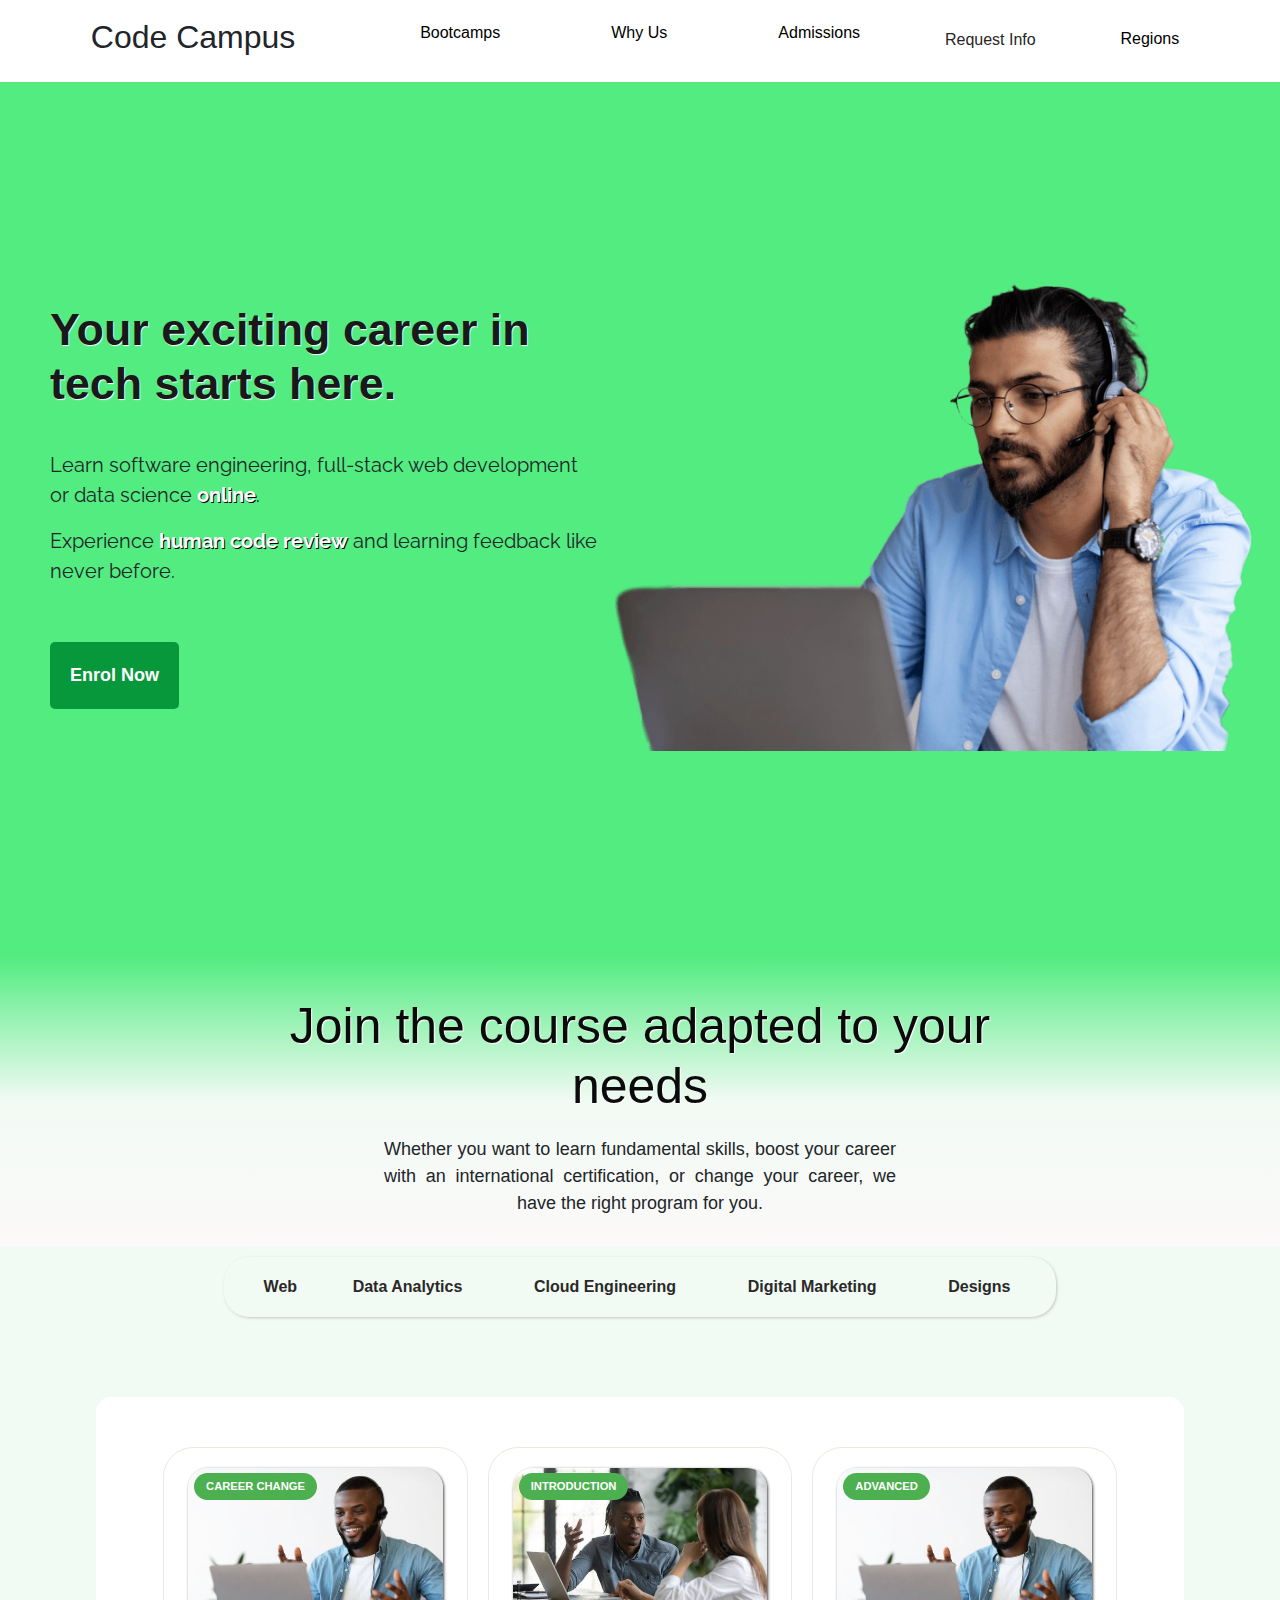
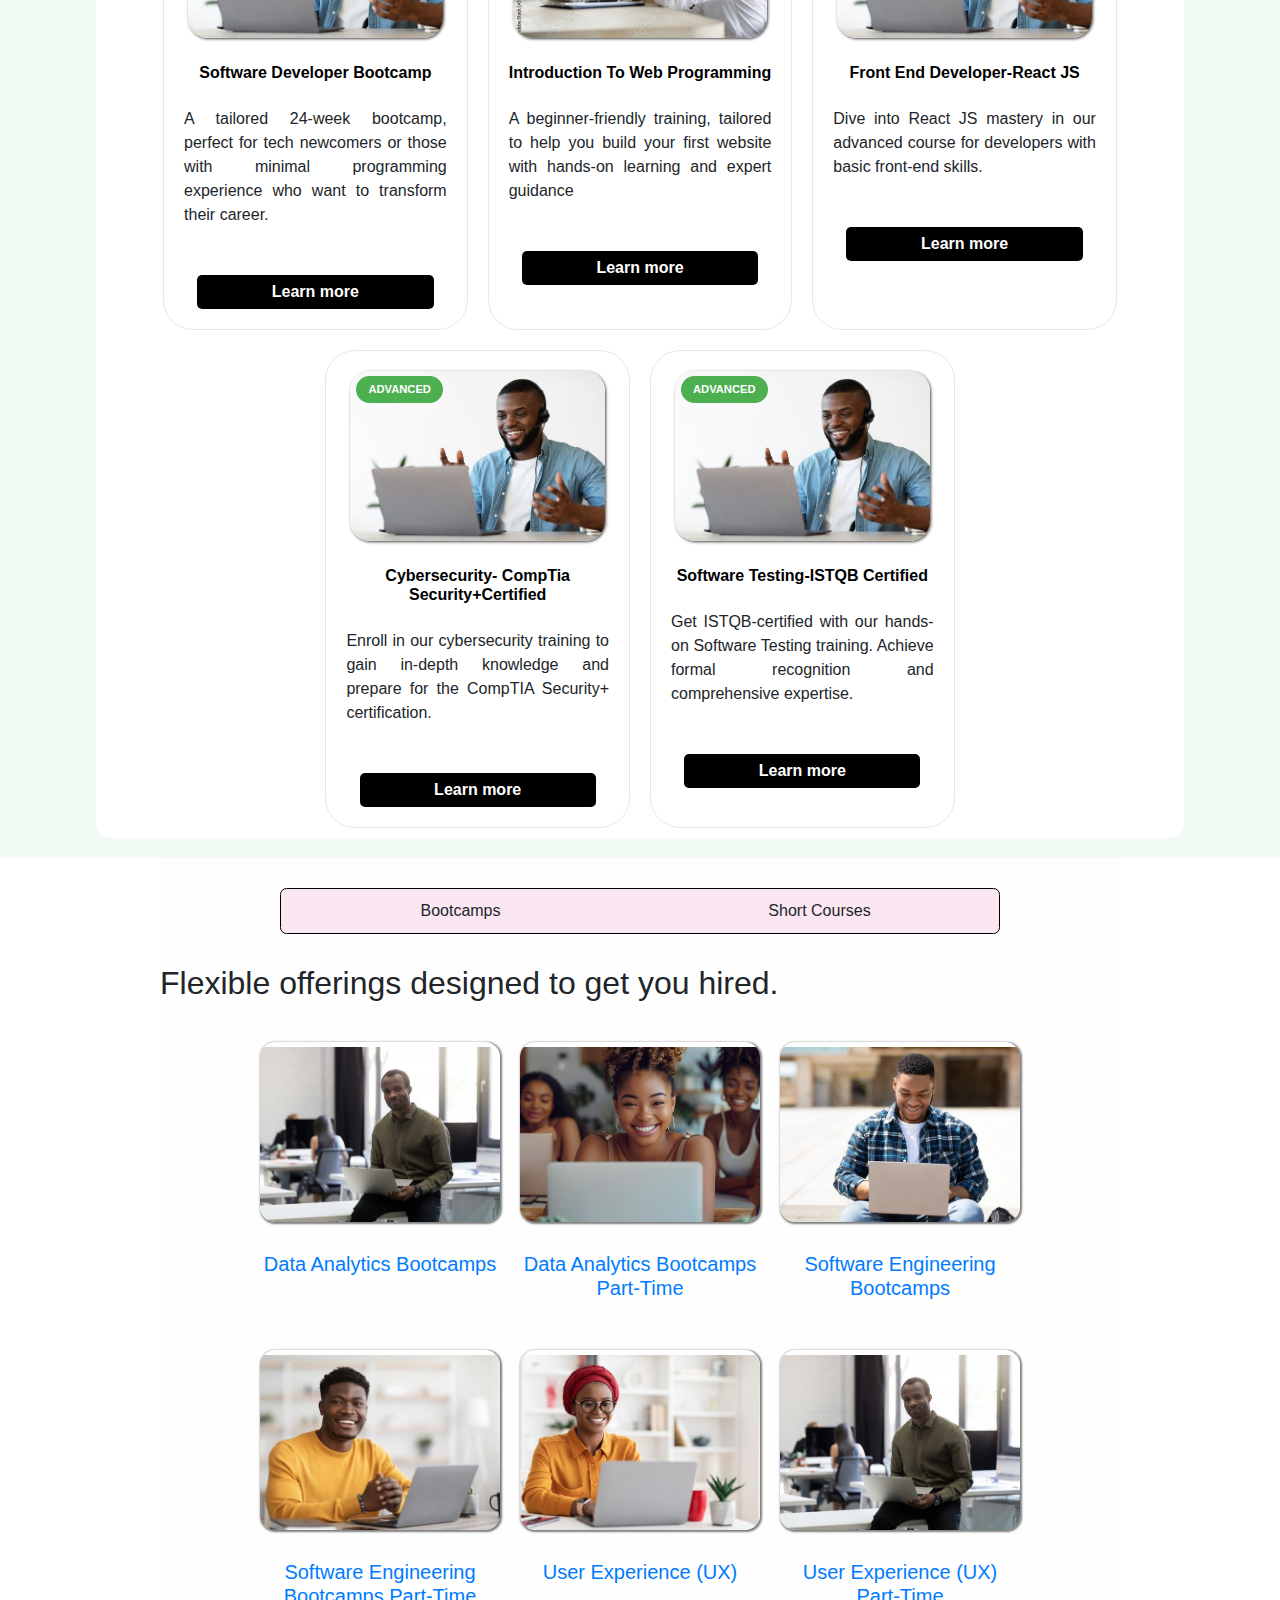
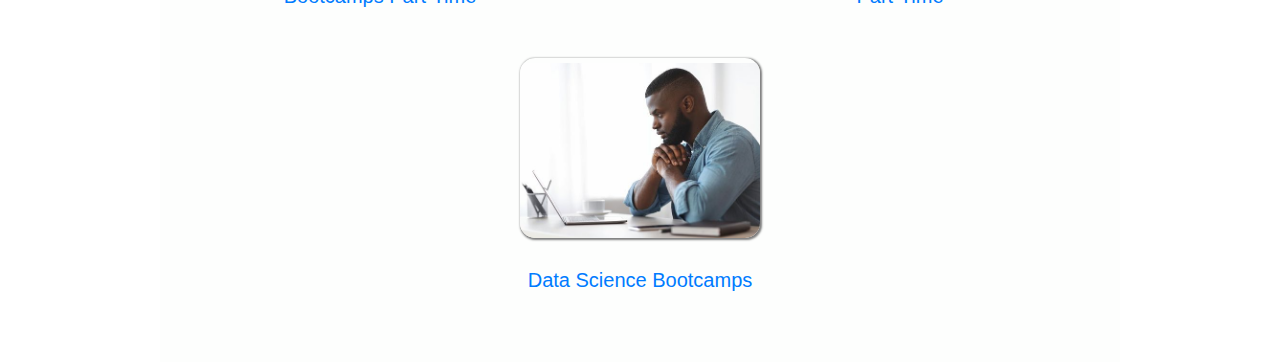
==== index.html @ 78d78344 "Upload project to Github" ====
<!DOCTYPE html>
<html lang="en">
<head>
    <meta charset="UTF-8">
    <meta name="viewport" content="width=device-width, initial-scale=1.0">
    <title>Code Campus</title>
    <link rel="stylesheet" href="https://cdnjs.cloudflare.com/ajax/libs/font-awesome/6.6.0/css/all.min.css" integrity="sha512-Kc323vGBEqzTmouAECnVceyQqyqdsSiqLQISBL29aUW4U/M7pSPA/gEUZQqv1cwx4OnYxTxve5UMg5GT6L4JJg==" crossorigin="anonymous" referrerpolicy="no-referrer" />
    <link href="https://stackpath.bootstrapcdn.com/bootstrap/4.5.2/css/bootstrap.min.css" rel="stylesheet">
    <link rel="preconnect" href="https://fonts.googleapis.com">
    <link rel="preconnect" href="https://fonts.gstatic.com" crossorigin>
    <link href="https://fonts.googleapis.com/css2?family=Raleway:ital,wght@0,100..900;1,100..900&display=swap" rel="stylesheet">

    <link rel="stylesheet" href="./style/Style.css">
    <style>
        body {
            padding-top: 56px; /* Space for fixed navbar */
        }
        .dropdown:hover .dropdown-menu {
            display: block;
        }
        .dropdown-menu {
            margin-top: 0; /* Align dropdown with the parent */
        }
        .navbar-nav {
            margin-left: auto; /* Align dropdowns to the right */
        }
    </style>
</head>
<body>



    <nav class="navbar">
            <h2>Code Campus</h2>
            <ul class="dropdown">
                <li class="drop-items">
                    <a href="#">Bootcamps</a>
                    <div class="drop-content">
                        <a href="">Software Engineering</a>
                        <a href="#">Cybersecurity</a>
                        <a href="#">Cloud Engineering</a>
                        <a href="#">Data Analytics</a>
                        <a href="#">Digital Marketing</a>
                    </div>
                </li>

                <li class="drop-items">
                    <a href="">Why Us</a>

                    <div class="drop-content">
                        <a href="#">About CodeCampus</a>
                        <a href="#">Success Stories</a>
                        <a href="#">Our Tutors</a>
                    </div>
                </li>

                <li class="drop-items">
                    <a href="#">Admissions</a>
                    <div class="drop-content">
                        <a href="#">How to Apply</a>
                        <a href="#">Tuition</a>
                        <a href="#">Scholarships</a>
                    </div>
                </li>
            </ul>
            <div class="request "><a href="#">Request Info</a></div>
            <div class="location drop-items">
                <a href="#">Regions</a>
                <div class="location-items drop-content">
                    <a href="#">Abuja</a>
                    <a href="#">Lagos</a>
                    <a href="#">New York</a>
                    <a href="#">Uk</a>
                    <a href="#">London</a>
                </div>
            </div>

    </nav>

    <div class="hero">
        <div class="hero-text">
            <h1>Your exciting career in tech starts here.</h1>
            <p>Learn software engineering, full-stack web development or data science <strong>online</strong>.</p>
            <p>Experience <strong> human code review</strong> and learning feedback like never before. </p>
            <div class="cta">
                <button>Enrol Now</button>
            </div>

        </div>
        <img src="./image/learning-hero.png" alt="">
    </div>

    <div class="our-service">
        <div class="service-header">
            <h2>Join the course adapted to your needs </h2>

            <p>Whether you want to learn fundamental skills, boost your career with an international certification, or change your career, we have the right program for you.</p>
        </div>
            <div class="service-nav">
                <div class="active"   onclick="web1()"><i class="fa-solid fa-code" ></i>Web</div>
                <div class="nav-link" onclick ="web2()"><i class="fa-solid fa-database"></i>Data Analytics</div>
                <div class="nav-link" onclick ="web3()"><i class="fa-solid fa-cloud"></i>Cloud Engineering</div>
                <div class="nav-link" onclick ="web4()"><i class="fa-solid fa-database"></i>Digital Marketing</div>
                <div class="nav-link" onclick ="we5()"><i class="fa-solid fa-pen-nib"></i>Designs</div>
            </div>
            <div class="course-card">
                <div class="web active" id="web1">
                    <div class="course-item" >

                        <img src="./image/img2.jpg" alt="">
                        <div class="button-overlay">Career Change</div>
                        <h2><a href="">Software Developer Bootcamp</a></h2>
                        <p>A tailored 24-week bootcamp, perfect for tech newcomers or those with minimal programming experience who want to transform their career.</p>
                        <button>Learn more</button>
                    </div>
                    <div class="course-item">
                        <img src="./image/img5.jpg" alt="">
                        <div class="button-overlay">Introduction</div>
                        <h2><a href="">Introduction To Web Programming</a></h2>
                        <p>A beginner-friendly training, tailored to help you build your first website with hands-on learning and expert guidance</p>
                        <button>Learn more</button>
                    </div>
                    <div class="course-item">
                        <img src="./image/img2.jpg" alt="">
                        <div class="button-overlay">advanced </div>
                        <h2><a href="">Front End Developer-React JS</a></h2>
                        <p>Dive into React JS mastery in our advanced course for developers with basic front-end skills.</p>
                        <button>Learn more</button>
                    </div>

                    <div class="course-item">
                        <img src="./image/img2.jpg" alt="">
                        <div class="button-overlay">advanced </div>
                        <h2><a href="">Cybersecurity- CompTia Security+Certified</a></h2>
                        <p>Enroll in our cybersecurity training to gain in-depth knowledge and prepare for the CompTIA Security+ certification.</p>
                        <button>Learn more</button>
                    </div>
                    <div class="course-item">
                        <img src="./image/img2.jpg" alt="">
                        <div class="button-overlay">advanced</div>
                        <h2><a href="">Software Testing-ISTQB Certified</a></h2>
                        <p>Get ISTQB-certified with our hands-on Software Testing training. Achieve formal recognition and comprehensive expertise.</p>
                        <button>Learn more</button>
                    </div>
                </div>
                <div class="web" id="web2">
                    <div class="course-item">

                        <img src="./image/img2.jpg" alt="">
                        <div class="button-overlay">Career change </div>
                        <h2><a href="">Data Scientist Bootcamps</a></h2>
                        <p>A tailored 24-week bootcamp, perfect for tech newcomers or those with minimal programming experience who want to transform their career.</p>
                        <button>Learn more</button>
                    </div>
                    <div class="course-item">
                        <img src="./image/img2.jpg" alt="">
                        <div class="button-overlay">Introduction </div>
                        <h2><a href="">Introduction To Python</a></h2>
                        <p>A tailored 24-week bootcamp, perfect for tech newcomers or those with minimal programming experience who want to transform their career.</p>
                        <button>Learn more</button>
                    </div>
                    <div class="course-item">
                        <img src="./image/img5.jpg" alt="">
                        <div class="button-overlay">advanced </div>
                        <h2><a href="">Data Analytics-Microsoft Power Bi Certified</a></h2>
                        <p>Excel in data analytics with our Power BI Data Analyst training, ideal for professionals seeking Microsoft Power BI certification.</p>
                        <button>Learn more</button>
                    </div>
                    <div class="course-item">
                        <img src="./image/img2.jpg" alt="">
                        <div class="button-overlay">Introduction </div>
                        <h2><a href="">Generative Ai Courses</a></h2>
                        <p>Learn generative AI for your life or business. In 3 months, get hands-on with AI tools and practical applications.</p>

                        <button>Learn more </button>
                    </div>
                </div>
                <div class="web" id="web3">
                    <div class="course-item">
                        <img src="./image/img2.jpg" alt="">
                        <div class="button-overlay">Introduction </div>
                        <h2><a href="">Introduction To Social Media</a></h2>
                        <p>Start your digital marketing journey with our social media course. Gain essential skills through hands-on learning and guidance from instructors.</p>
                        <button>Learn more</button>
                    </div>
                    <div class="course-item">
                        <img src="./image/img2.jpg" alt="">
                        <div class="button-overlay">advanced </div>
                        <h2><a href="">Performance Marketing-Meta Certified</a></h2>
                        <p>Elevate your Meta platform marketing with our certified course. Learn effective strategies for measurable results.</p>
                        <button>Learn more</button>
                    </div>
                
                </div>
                <div class="web" id="web4">
                    <div class="course-item">

                        <img src="./image/img2.jpg" alt="">
                        <div class="button-overlay">advanced </div>
                        <h2><a href="">UI/UX Designs</a></h2>
                        <p>Deepen your UX and UI skills with our advanced training. Elevate your proficiency for seamless digital experiences!</p>
                        <button>Learn more</button>
                    </div>
                    <div class="course-item">
                        <img src="./image/img2.jpg" alt="">
                        <div class="button-overlay">advanced </div>
                        <h2><a href="">Graphic Designs - Adobe Certified</a></h2>
                        <p>A tailored 24-week bootcamp, perfect for tech newcomers or those with minimal programming experience who want to transform their career.</p>
                        <button>Learn more</button>
                    </div>
                
                </div>
                <div class="web" id="web5">
                    <div class="course-item">

                        <img src="./image/img2.jpg" alt="">
                        <div class="button-overlay">advanced </div>
                        <h2><a href="">UI/UX Designs</a></h2>
                        <p>Deepen your UX and UI skills with our advanced training. Elevate your proficiency for seamless digital experiences!</p>
                        <button>Learn more</button>
                    </div>
                    <div class="course-item">
                        <img src="./image/img2.jpg" alt="">
                        <div class="button-overlay">advanced </div>
                        <h2><a href="">Graphic Designs - Adobe Certified</a></h2>
                        <p>A tailored 24-week bootcamp, perfect for tech newcomers or those with minimal programming experience who want to transform their career.</p>
                        <button>Learn more</button>
                    </div>
                
                </div>
            
            </div>
    </div>



    <div class="course-timing">
        <ul class="timing">
            <li onclick="bootCamps()">Bootcamps</li> 
            <li onclick="shortCourse()">Short Courses</li>
            
        </ul>
        <h2>Flexible offerings designed to get you hired.</h2>


                                    <!-- ShortCourse -->


        <div class="course-display" id="bootCamps">

            <div class="course-period">
                <img src="./image/img3.jpg" alt="">
                
                <h2><a href="">Data Analytics Bootcamps</a></h2>
                
            </div>
            <div class="course-period">
                <img src="./image/course7.jpg" alt="">
                
                <h2><a href="">Data Analytics Bootcamps Part-Time</a></h2>

                
            </div>
            <div class="course-period">
                <img src="./image/course2.jpg" alt="">
                
                <h2><a href="">Software Engineering Bootcamps</a></h2>
                
            </div>
            <div class="course-period ">
                <img src="./image/course3.jpg" alt="">
                
                <h2><a href="">Software Engineering Bootcamps Part-Time</h2>
                
            </div>
            <div class="course-period">
                <img src="./image/course4.jpg" alt="">
                
                <h2><a href="">User Experience (UX)</a></h2>
                
            </div>
            <div class="course-period">
                <img src="./image/img3.jpg" alt="">
                
                <h2><a href="">User Experience (UX) Part-Time</a></h2>
                
            </div>
            <div class="course-period">
                <img src="./image/course5.jpg" alt="">
                
                <h2><a href="">Data Science Bootcamps</a></h2>
                
            </div>
        </div>

                                        <!-- ShortCourse -->
                                        
        <div class="course-display" id="short-course">
            <div class="course-period">
                <img src="./image/course1.jpg" alt="">
                
                <h2><a href="">Data Analytics</a></h2>
                
            </div>
            <div class="course-period">
                <img src="./image/course7.jpg" alt="">
                
                <h2><a href="">Front-End Web development</a></h2>

                
            </div>
            <div class="course-period">
                <img src="./image/course2.jpg" alt="">
                
                <h2><a href="">Javascript development</a></h2>
                
            </div>
            <div class="course-period">
                <img src="./image/course3.jpg" alt="">
                
                <h2><a href="">Python Programming</h2>
                
            </div>
            <div class="course-period">
                <img src="./image/course4.jpg" alt="">
                
                <h2><a href="">React development</a></h2>
                
            </div>
            <div class="course-period">
                <img src="./image/course5.jpg" alt="">
                
                <h2><a href="">User Experience (UX) </a></h2>
                
            </div>
            <div class="course-period">
                <img src="./image/course5.jpg" alt="">
                
                <h2><a href="">Data Science Bootcamps</a></h2>
                
            </div>
        </div>
    </div>

<script src="./script/script.js"></script>
</body>
</html>
---- style/Style.css ----
body {
     margin: 0;
     font-family: Arial, sans-serif;
 }

 nav {
     background-color: #ffffff;
     /* overflow: hidden; */
     position: fixed;
     width: 100%;
     top: 0;
     display: flex;
     justify-content: space-between;
     align-items: center;
     z-index: 1;
 }



 .navbar {
     display: flex;
     justify-content: space-evenly;
     align-items: center;
     position: fixed;
     top: 0;
 }

 .drop-items {
     position: relative;
     float: left;
 }

 .dropdown {
     display: flex;
     justify-content: space-between;
     flex: 0 0 500px;
     color: white;
 }

 .dropdown li {
     list-style-type: none;
     padding: 0;
 }

 .drop-content {
     display: none;
     position: absolute;
     background-color: #f9f9f9;
     min-width: 173px;
     float: left;
     box-shadow: 0px 8px 16px 0px rgba(44, 44, 44, 0.2);
     z-index: 2;
     border-bottom-left-radius: 8px;
     border-bottom-right-radius: 8px;
 }

 .drop-items:hover .drop-content {
     display: block;
     padding: 0;
 }

 .drop-content a,
 .drop-items a {
     float: none;
     display: block;
     color: black;
     padding: 1px 10px;
     text-decoration: none;
     /* text-align: left; */
     padding-block: 13px;
 }



 .drop-content a:hover {
     border-bottom: 0.6px solid rgba(44, 44, 44, 0.4);
     border-bottom-left-radius: 6px;
     border-bottom-right-radius: 6px;
     background-color: #ffffff;
     font-weight: 500;
     color: rgb(43, 42, 42);
 }

 .location{
    display: flex;
    align-items: center;
}
 .location a{
     text-decoration: none;
     margin-bottom: 5px;
 }

 .request{
    /* padding: 3px; */
    border-radius: 4px;
    -webkit-border-radius: 4px;
    -moz-border-radius: 4px;
    -ms-border-radius: 4px;
    -o-border-radius: 4px;
    display: flex;
    align-items: center;
}
.request a{
    text-decoration: none;
    margin-bottom: 2px;
    display: block ;
    color: rgb(39, 38, 38);
    font-weight: 500;
 }

 .request:hover a{
    color: black;
    padding: 3px;
 }
 .hero {
     display: flex;
     justify-content: space-around;
     align-items: center;
     height: 100vh;
     background-color: #52ec81;
 }


 .hero-text {
     width: 50%;
     margin-left: 50px;
 }

 .hero-text h1 {
     font-size: 2.8rem;
     font-weight: 800;
     color: rgb(26, 25, 25);
     /* color: white; */
     margin-bottom: 40px;
     text-shadow: 0.8px 0.8px 1px #fff;

 }

 .hero-text p {
     font-size: 20px;
     font-family: raleway;
     margin-top: 10px;
     /* color: white; */
 }

 strong{
    color: white;
    text-shadow: 0.5px 0.5px 0.5px rgb(0, 0, 0);
 }

 .hero img {
     width: 53%;
     /* margin-right: -3px; */
 }

 .cta button {
     padding: 20px 20px;
     background-color: rgb(7, 152, 60);
     color: white;
     border-radius: 5px;
     font-size: 18px;
     font-weight: 600;
     border: none;
     -webkit-border-radius: 5px;
     -moz-border-radius: 5px;
     -ms-border-radius: 5px;
     -o-border-radius: 5px;
     display: inline-block;
     margin-top: 40px;
 }

 .cta button:hover {
     background-color: rgb(16, 171, 73);
     color: rgb(32, 30, 30);
     font-size: 19px;
 }

 /* the service section */

 .our-service {
     background-color: #f2faf4;
     padding: 0;
 }

 .service-header {
     background-image: linear-gradient(to bottom, #52ec81, #F2FAF4, #fbf9f9);
     padding-top: 40px;
     padding-bottom: 10px;
 }

 .service-header h2 {
     width: 60%;
     margin: auto;
     text-align: center;
     color: #0b0b0b;
     font-size: 50px;
     text-shadow: 1px 1px 1px #fff;
 }

 .service-header p {
     width: 40%;
     margin: 20px auto;
     text-align: justify;
     text-align-last: center;
     font-size: 18px;
 }



 .service-nav {
     width: 65%;
     height: 60px;
     background-color: #F2FAF4;
     display: flex;
     justify-content: space-evenly;
     align-items: center;
     border-top-left-radius: 25px;
     border-bottom-left-radius: 25px;
     border-top-right-radius: 25px;
     border-bottom-right-radius: 25px;
     margin: 10px auto;
     box-shadow: 1px 1px 4px -2px rgba(0, 0, 0, 0.5);
     cursor: pointer;
 }

 .service-nav div {
     color: rgb(42, 41, 41);
     font-weight: 600;

 } 

 .service-nav div:hover,
 div i:hover {
     color: rgb(42, 41, 41);
     font-weight: 600;
     color: #11ad40;
     padding: 7px 9px;
     border-radius: 5px;
     -webkit-border-radius: 5px;
     -moz-border-radius: 5px;
     -ms-border-radius: 5px;
     -o-border-radius: 5px;
     background-color: rgb(255, 255, 255);
 }



 .service-nav a.active {
     color: rgb(42, 41, 41);
     font-weight: 600;
     background-color: #aaf9c2;
     padding: 7px 9px;
     border-radius: 5px;
     -webkit-border-radius: 5px;
     -moz-border-radius: 5px;
     -ms-border-radius: 5px;
     -o-border-radius: 5px;
 }

 div i {
     margin: 5px;
 }

 a i:hover {
     color: #8dd3a2;
 }

 .course-card {
     display: flex;
     justify-content: space-evenly;
     flex-wrap: wrap;
     padding-top: 30px;
     margin-top: 30px;
 }


 [class^="web"] {
     display: flex;
     justify-content: center;
     flex-wrap: wrap;
     margin-block: 30px;
     width: 85%;
     margin: 20px auto;
     padding-top: 40px;
     background-color: #FFFFFF;
     border-radius: 15px;
     -webkit-border-radius: 15px;
     -moz-border-radius: 15px;
     -ms-border-radius: 15px;
     -o-border-radius: 15px;
 }

 .web {
     cursor: pointer;
     display: none;
 }

 #web1 {
     display: flex;
 }

 [class^="course-item"] {
     width: 28%;
     border: 1px solid #e9e9df;
     margin: 10px;
     border-radius: 30px;
     padding: 20px;
     text-align: center;
     box-sizing: border-box;
     transition: transform 2s;
     -webkit-transition: transform 2s;
     -moz-transition: transform 2s;
     -ms-transition: transform 2s;
     -o-transition: transform 2s;
     position: relative;
 }

 .course-item:hover {
     transform: scale(1.03);
     -webkit-transform: scale(1.03);
     -moz-transform: scale(1.03);
     -ms-transform: scale(1.03);
     -o-transform: scale(1.03);
 }

 .course-item img {
     width: 97%;
     object-fit: contain;
     border-radius: 20px;
     -webkit-border-radius: 20px;
     -moz-border-radius: 20px;
     -ms-border-radius: 20px;
     -o-border-radius: 20px;
     box-shadow: 1px 1px 3px 0 rgb(72, 72, 72);
 }

 .course-item h2 a {
     color: black;
     text-decoration: none;
 }

 .course-item h2 a:hover {
     color: green;
 }

 .button-overlay {
     position: absolute;
     top: 25px;
     left: 30px;
     background-color: #4CAF50;
     /* Green button */
     color: white;
     padding: 5px 12px;
     font-size: 0.7rem;
     border-radius: 20px;
     font-weight: bold;
     text-transform: uppercase;
 }

 .course-item h2 {
     font-size: 16px;
     margin-block: 25px;
     font-weight: 600;
 }

 .course-item p {
     text-align: justify;
     margin-bottom: 3rem;
 }

 .course-item button {
     width: 90%;
     padding: 5px 15px;
     border: none;
     border-radius: 5px;
     -webkit-border-radius: 5px;
     -moz-border-radius: 5px;
     -ms-border-radius: 5px;
     -o-border-radius: 5px;
     background-color: black;
     color: white;
     font-weight: 600;
 }

 /* Course timing */


 .course-timing {
     padding-block: 30px;
     width: 75%;
     margin: auto;
     background-color: #FDFEFD;
 }

 .timing {
     display: flex;
     list-style-type: none;
     width: 75%;
     border: 1px solid black;
     margin: auto;
     padding: 0;
     background-color: #fae7f1;
     border-radius: 6.5px;
     -webkit-border-radius: 6.5px;
     -moz-border-radius: 6.5px;
     -ms-border-radius: 6.5px;
     -o-border-radius: 6.5px;
}

 .timing li {
     flex: 50%;
     text-align: center;
     padding-block: 10px;
 }

 .timing li:hover {
     background-color: green;
     color: white;
     border: 2px solid black;
     border-width: 0.62px 2px;
     border-radius: 6px;
     cursor: pointer;
     -webkit-border-radius: 6px;
     -moz-border-radius: 6px;
     -ms-border-radius: 6px;
     -o-border-radius: 6px;
}

 .timing+h2 {
     margin-block: 30px;
 }

 .course-display {
     display: flex;
     justify-content: center;
     flex-wrap: wrap;
 }

 .course-period {
     flex: 0 0 25%;
     margin: 10px;

 }

 .course-period h2 a {
     text-decoration: none;
 }

 .course-period img {
     width: 100%;
     max-width: 100%;
     border-radius: 15px;
     -webkit-border-radius: 15px;
     -moz-border-radius: 15px;
     -ms-border-radius: 15px;
     -o-border-radius: 15px;
     height: 180px;
     object-fit: cover;
     object-position: 100% 5px;
     box-shadow: 1px 1px 2px 0.2px rgba(0, 0, 0, 0.5);
     transition: transform 2s;
     -webkit-transition: transform 2s;
     -moz-transition: transform 2s;
     -ms-transition: transform 2s;
     -o-transition: transform 2s;
 }


 .course-period img:hover {
     transform: scale(1.06);
     -webkit-transform: scale(1.06);
     -moz-transform: scale(1.06);
     -ms-transform: scale(1.06);
     -o-transform: scale(1.06);
 }

 .course-period h2 {
     font-size: 20px;
     margin-block: 30px;
     text-align: center;
 }

 #short-course {
     display: none;
 }
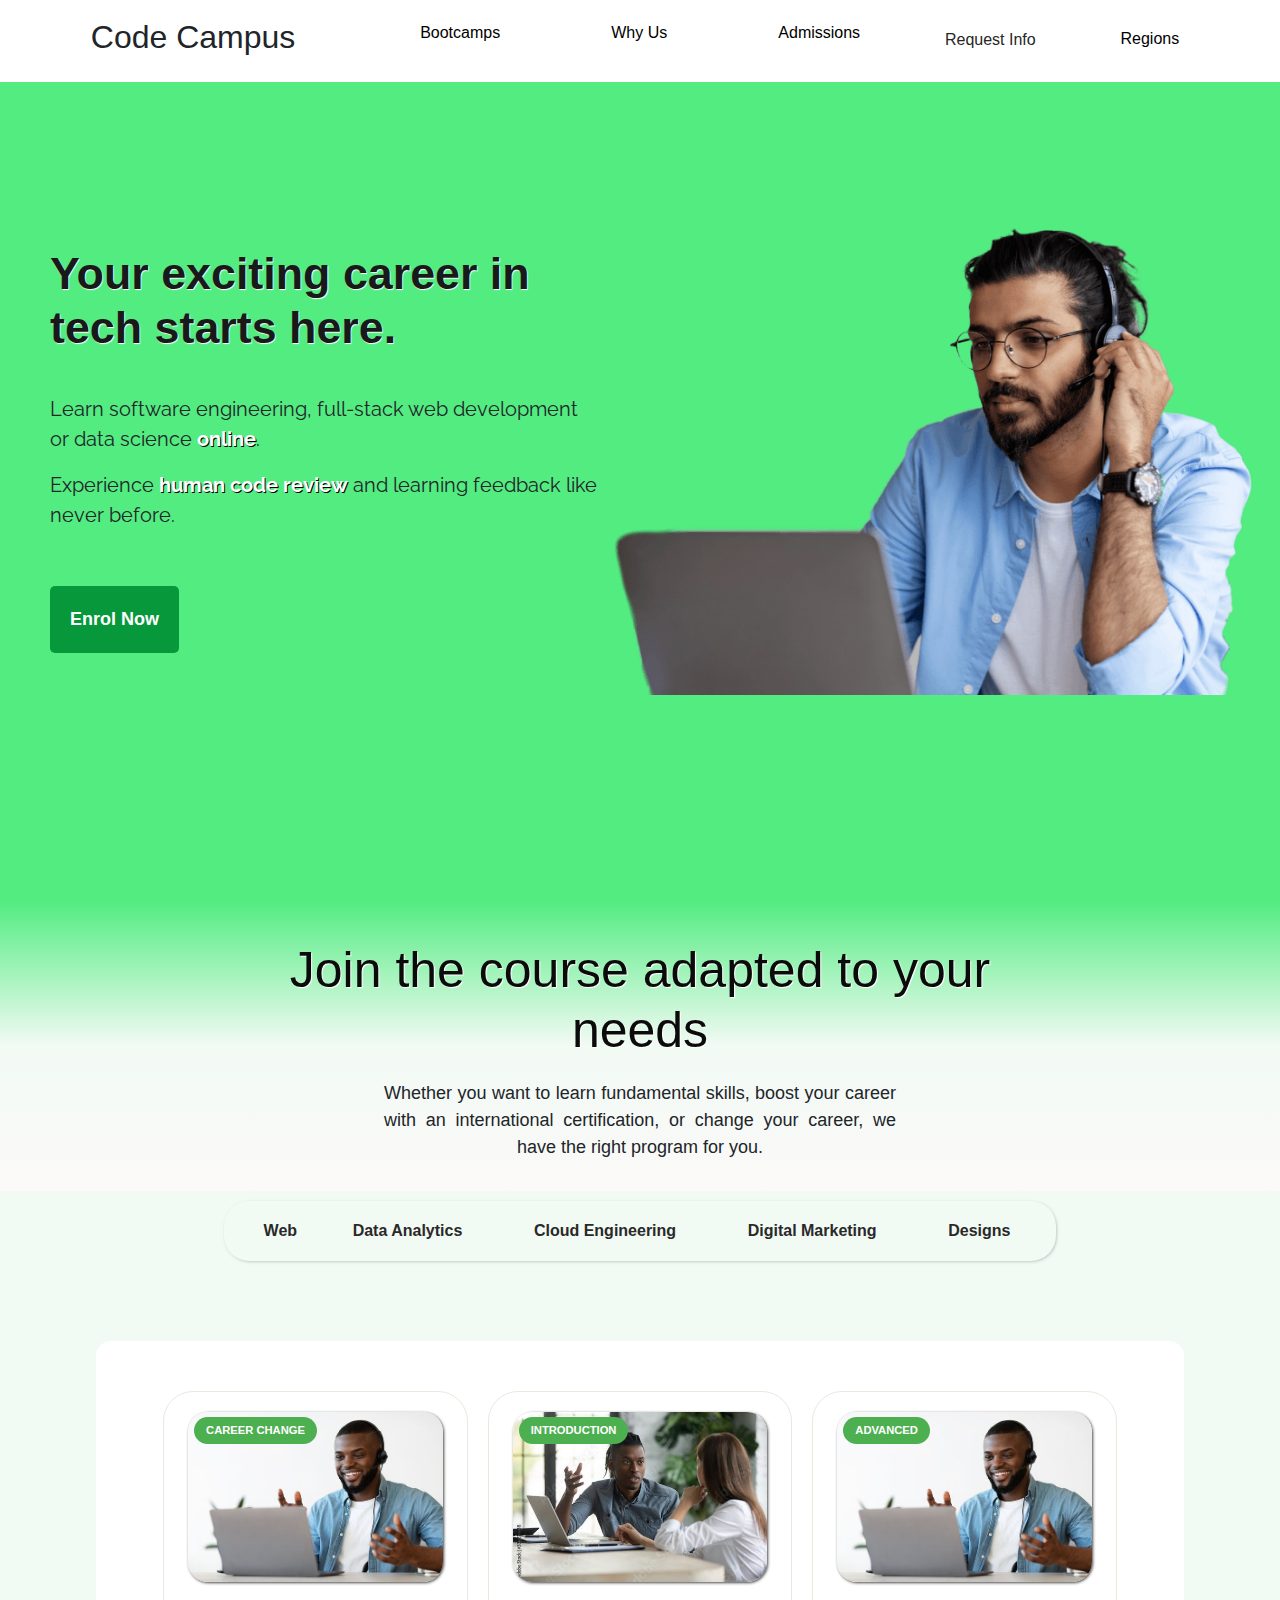
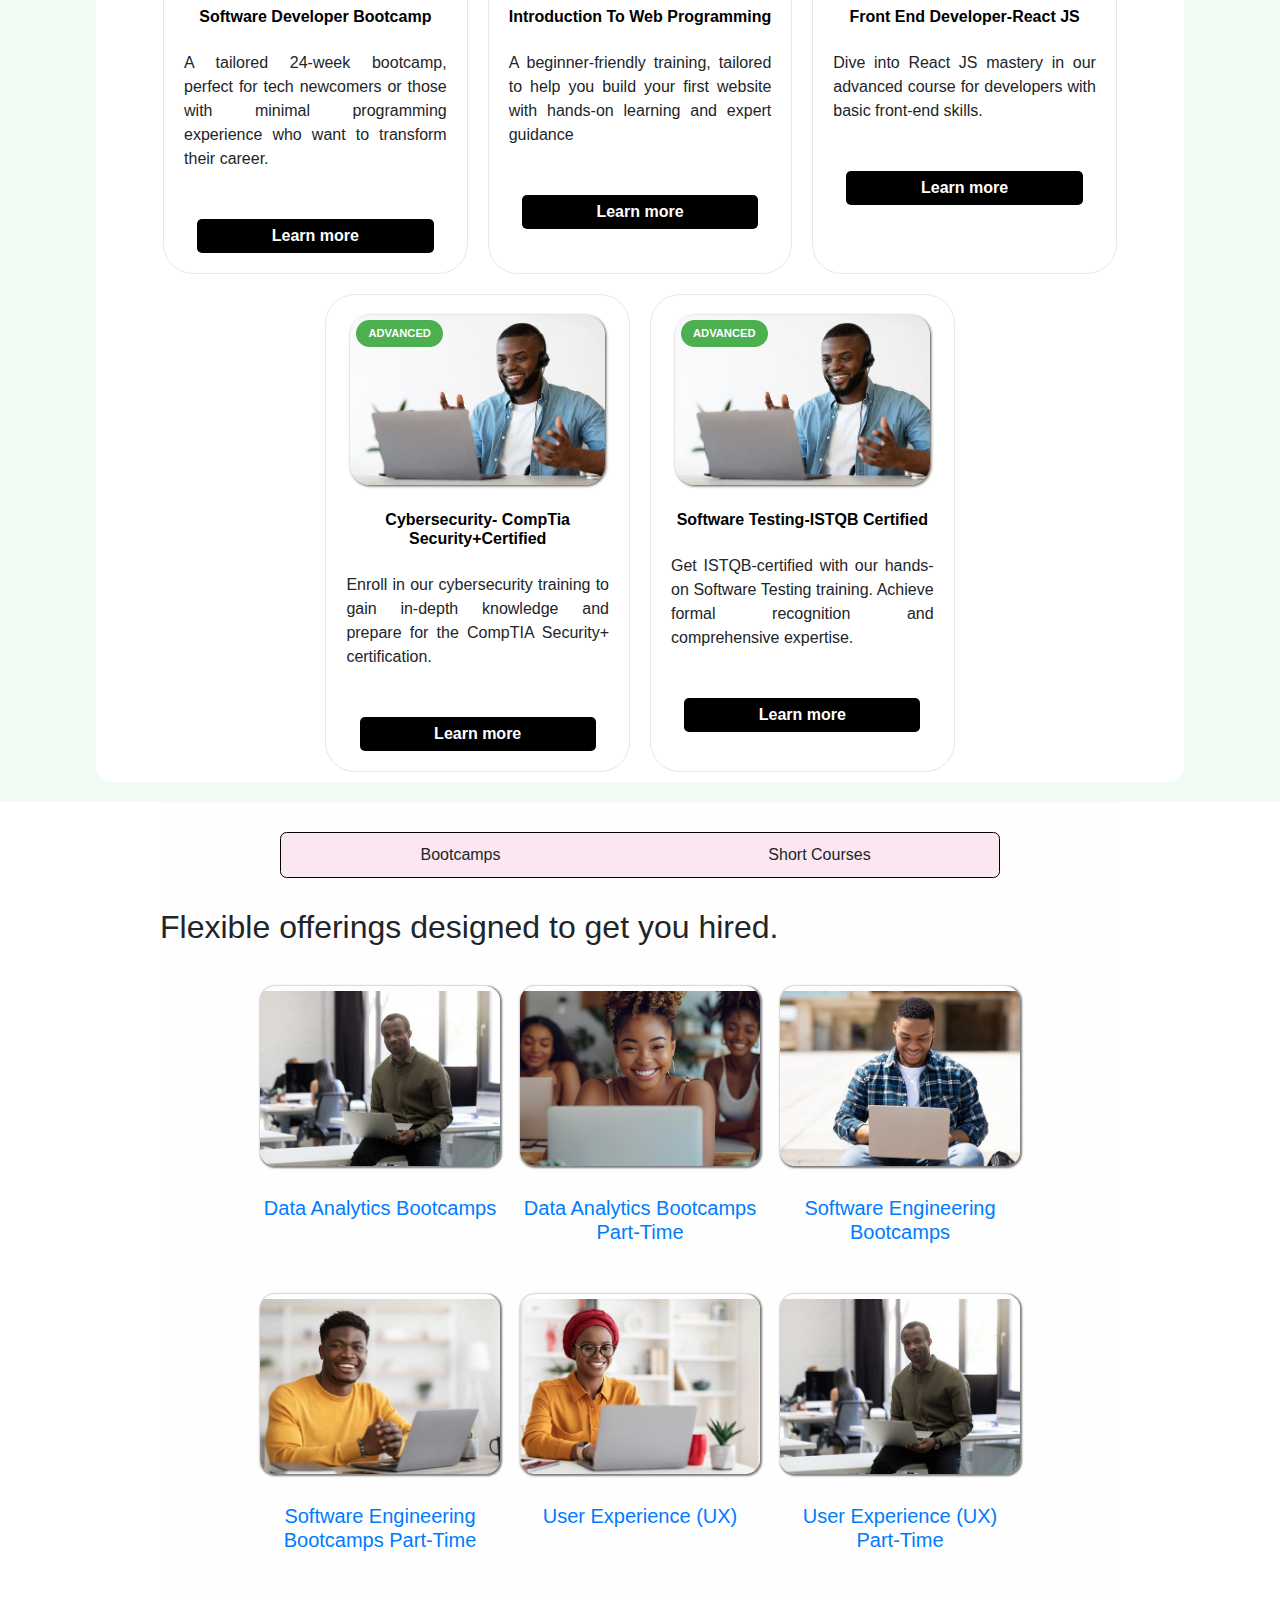
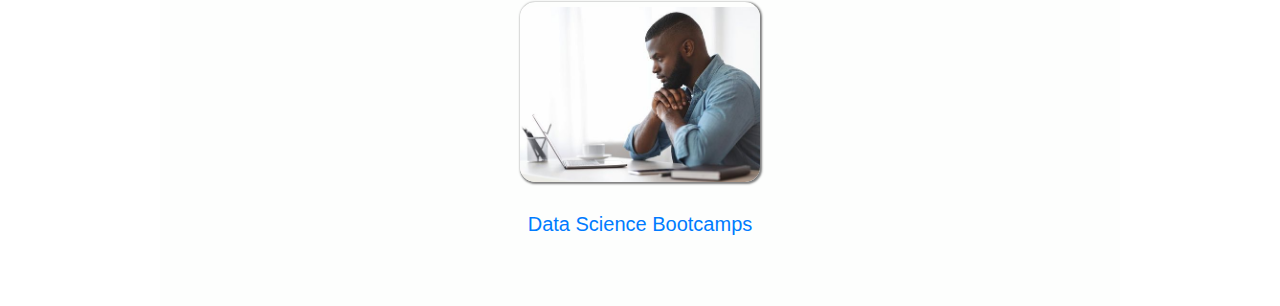
==== commit 8e57e9d2: "Update index.html" ====
--- a/index.html
+++ b/index.html
@@ -11,20 +11,7 @@
     <link href="https://fonts.googleapis.com/css2?family=Raleway:ital,wght@0,100..900;1,100..900&display=swap" rel="stylesheet">
 
     <link rel="stylesheet" href="./style/Style.css">
-    <style>
-        body {
-            padding-top: 56px; /* Space for fixed navbar */
-        }
-        .dropdown:hover .dropdown-menu {
-            display: block;
-        }
-        .dropdown-menu {
-            margin-top: 0; /* Align dropdown with the parent */
-        }
-        .navbar-nav {
-            margin-left: auto; /* Align dropdowns to the right */
-        }
-    </style>
+  
 </head>
 <body>
 
@@ -38,9 +25,7 @@
                     <div class="drop-content">
                         <a href="">Software Engineering</a>
                         <a href="#">Cybersecurity</a>
-                        <a href="#">Cloud Engineering</a>
-                        <a href="#">Data Analytics</a>
-                        <a href="#">Digital Marketing</a>
+                       
                     </div>
                 </li>
 
@@ -48,7 +33,7 @@
                     <a href="">Why Us</a>
 
                     <div class="drop-content">
-                        <a href="#">About CodeCampus</a>
+                        <a href="#">About </a>
                         <a href="#">Success Stories</a>
                         <a href="#">Our Tutors</a>
                     </div>
@@ -344,4 +329,4 @@
 
 <script src="./script/script.js"></script>
 </body>
-</html>+</html>
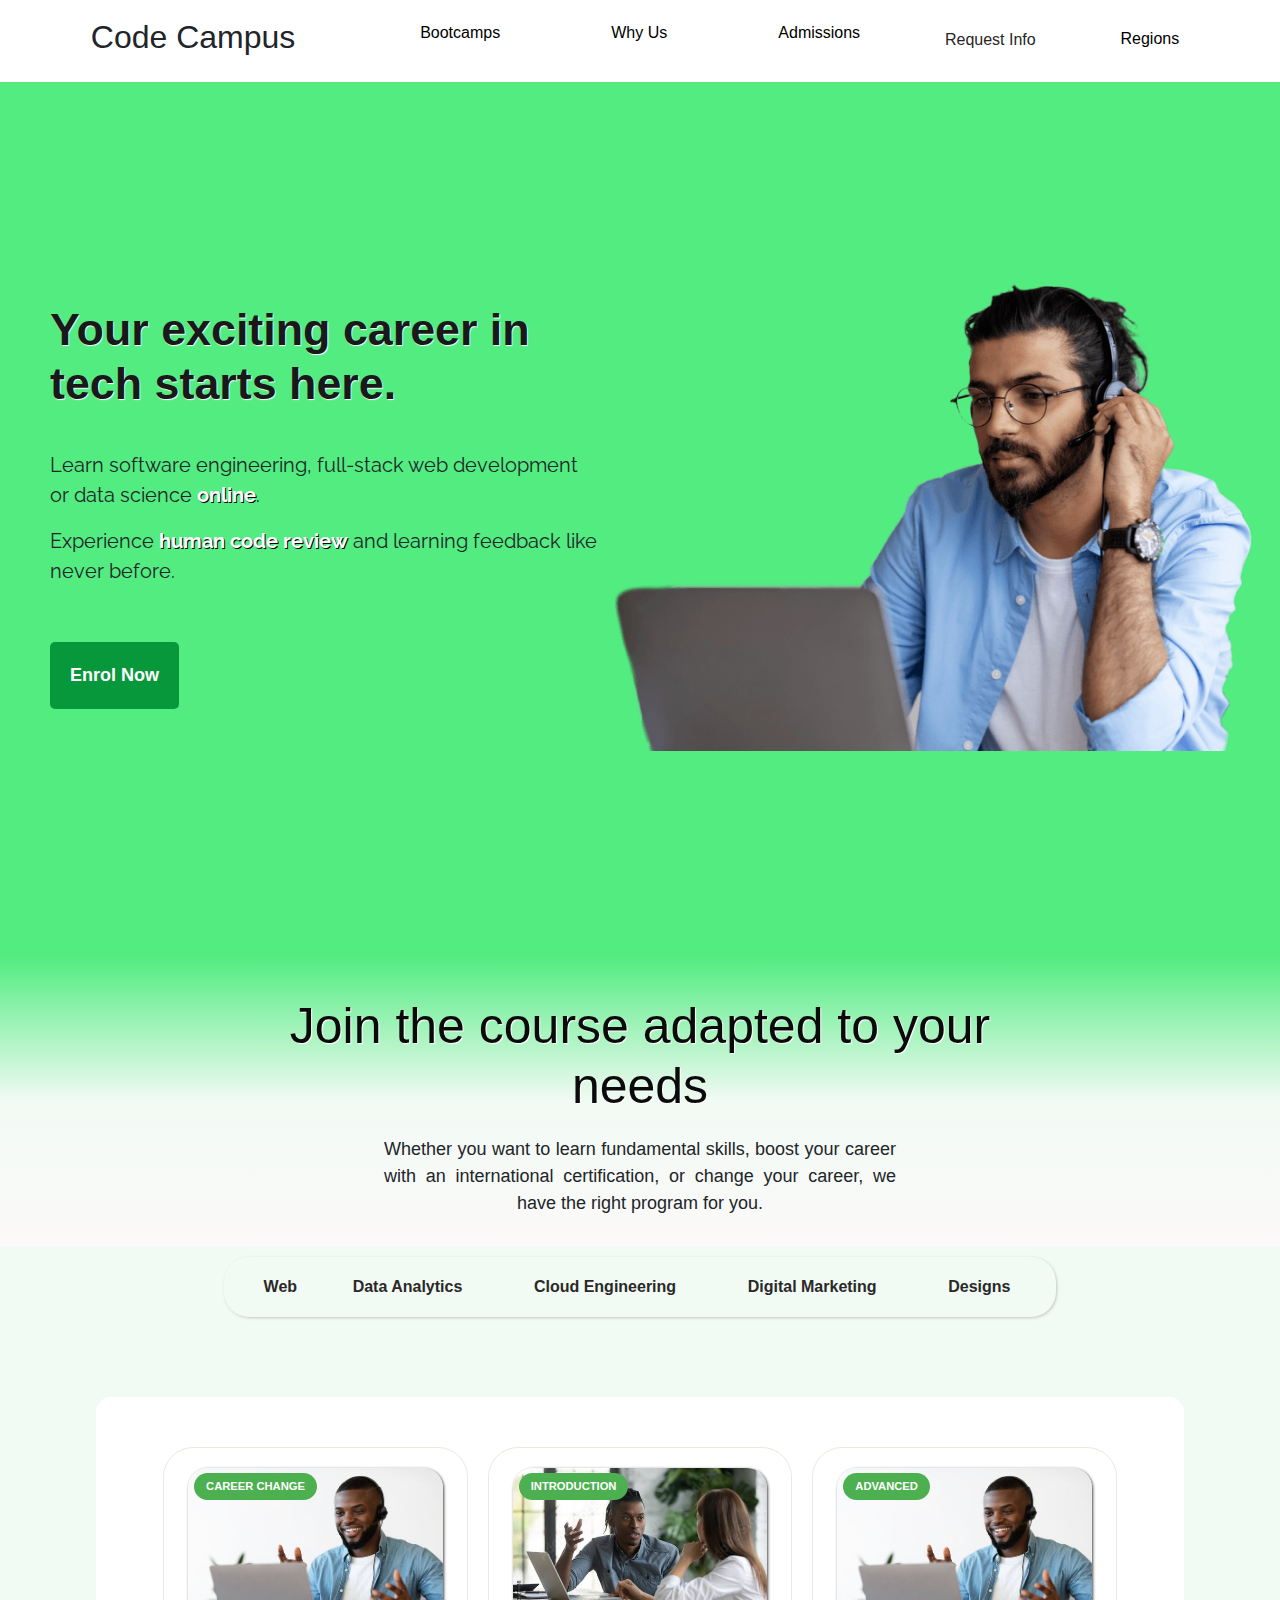
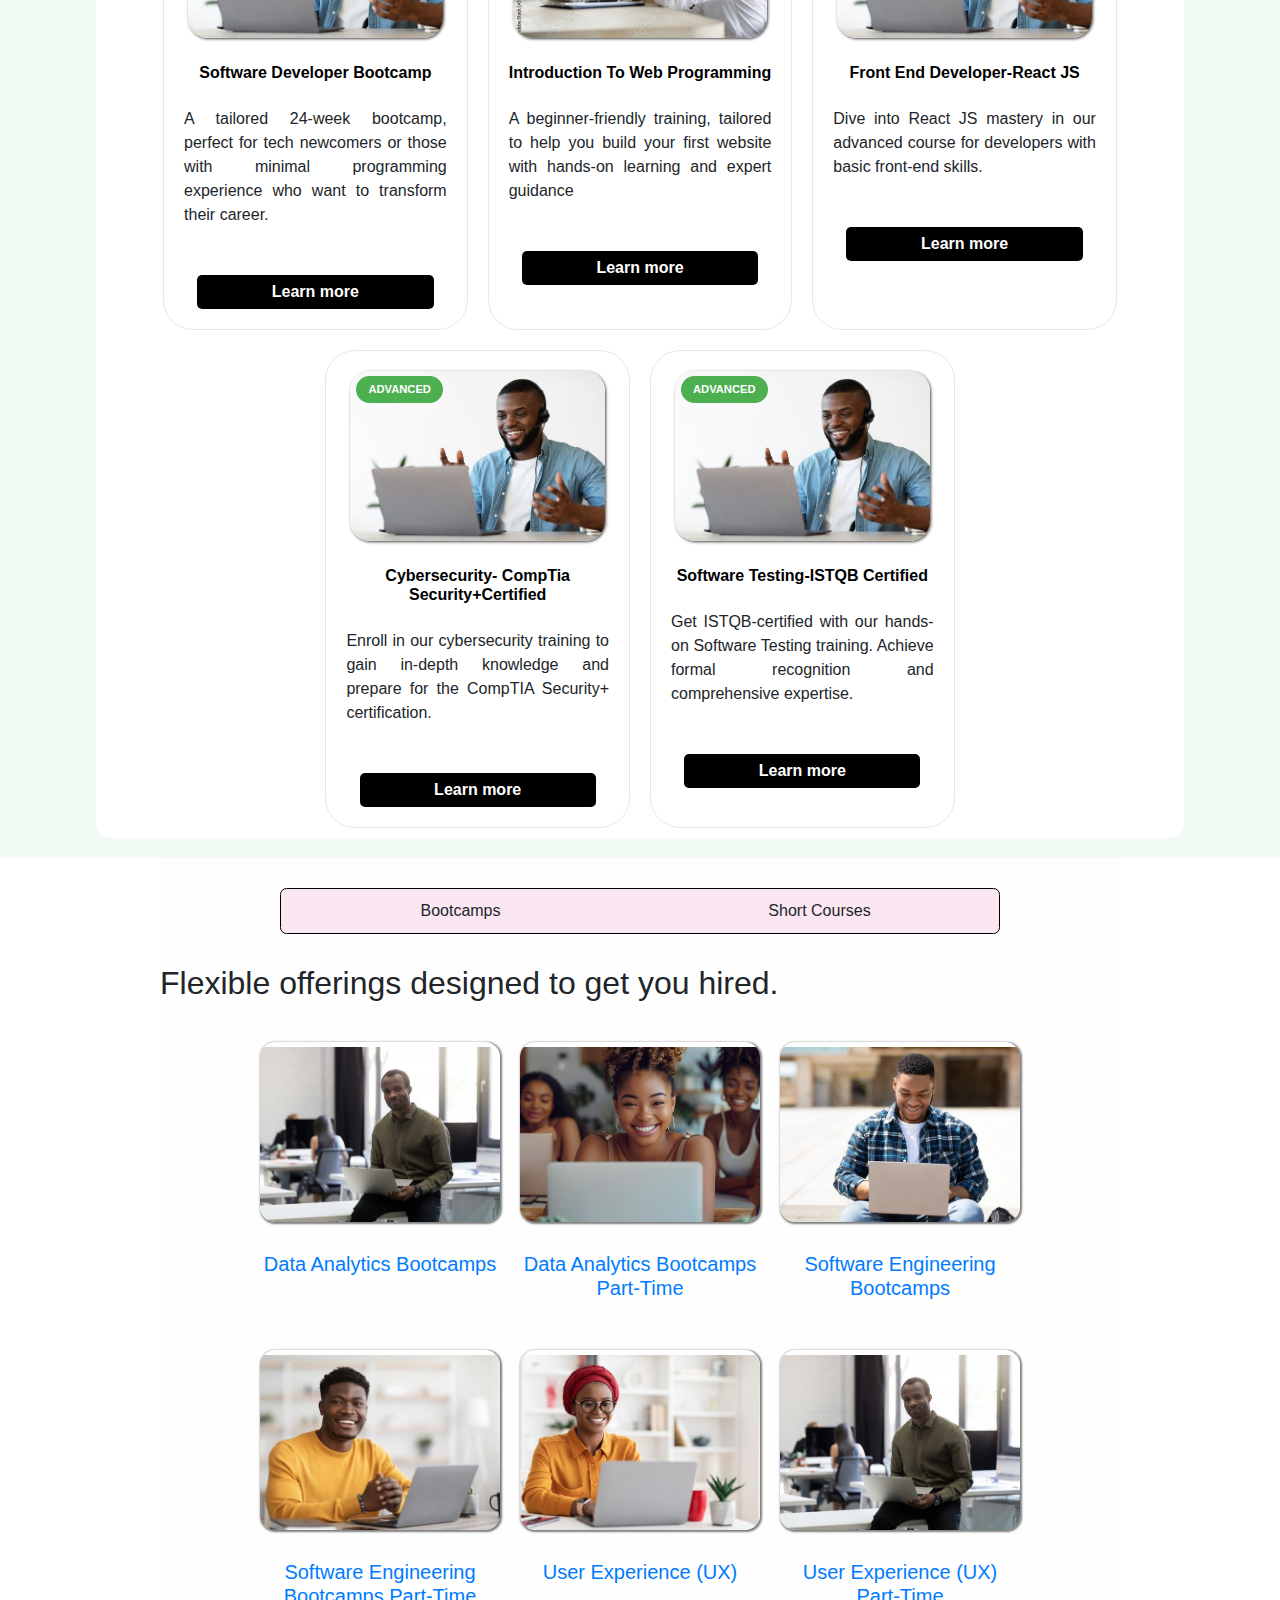
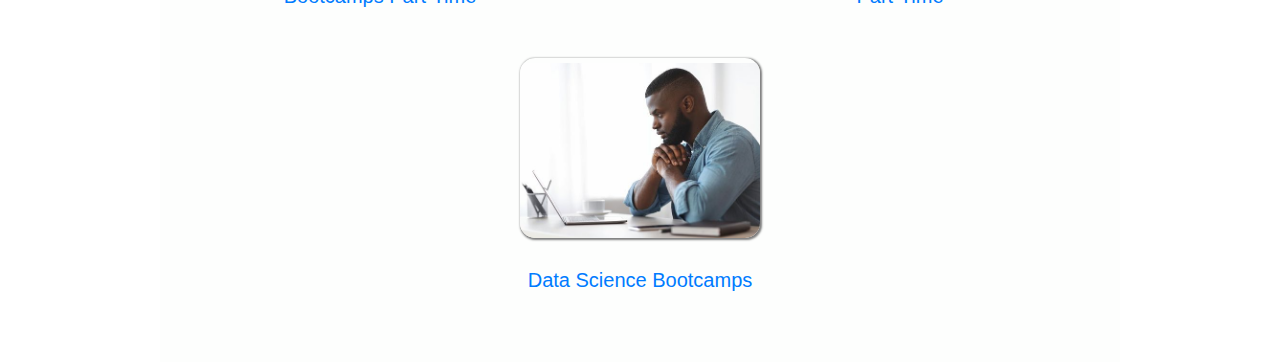
==== commit bf4b1722: "Update index.html" ====
--- a/index.html
+++ b/index.html
@@ -11,7 +11,20 @@
     <link href="https://fonts.googleapis.com/css2?family=Raleway:ital,wght@0,100..900;1,100..900&display=swap" rel="stylesheet">
 
     <link rel="stylesheet" href="./style/Style.css">
-  
+    <style>
+        body {
+            padding-top: 56px; /* Space for fixed navbar */
+        }
+        .dropdown:hover .dropdown-menu {
+            display: block;
+        }
+        .dropdown-menu {
+            margin-top: 0; /* Align dropdown with the parent */
+        }
+        .navbar-nav {
+            margin-left: auto; /* Align dropdowns to the right */
+        }
+    </style>
 </head>
 <body>
 
@@ -25,7 +38,9 @@
                     <div class="drop-content">
                         <a href="">Software Engineering</a>
                         <a href="#">Cybersecurity</a>
-                       
+                        <a href="#">Cloud Engineering</a>
+                        <a href="#">Data Analytics</a>
+                        <a href="#">Digital Marketing</a>
                     </div>
                 </li>
 
@@ -33,7 +48,7 @@
                     <a href="">Why Us</a>
 
                     <div class="drop-content">
-                        <a href="#">About </a>
+                        <a href="#">About CodeCampus</a>
                         <a href="#">Success Stories</a>
                         <a href="#">Our Tutors</a>
                     </div>
@@ -52,6 +67,7 @@
             <div class="location drop-items">
                 <a href="#">Regions</a>
                 <div class="location-items drop-content">
+                  
                     <a href="#">Abuja</a>
                     <a href="#">Lagos</a>
                     <a href="#">New York</a>
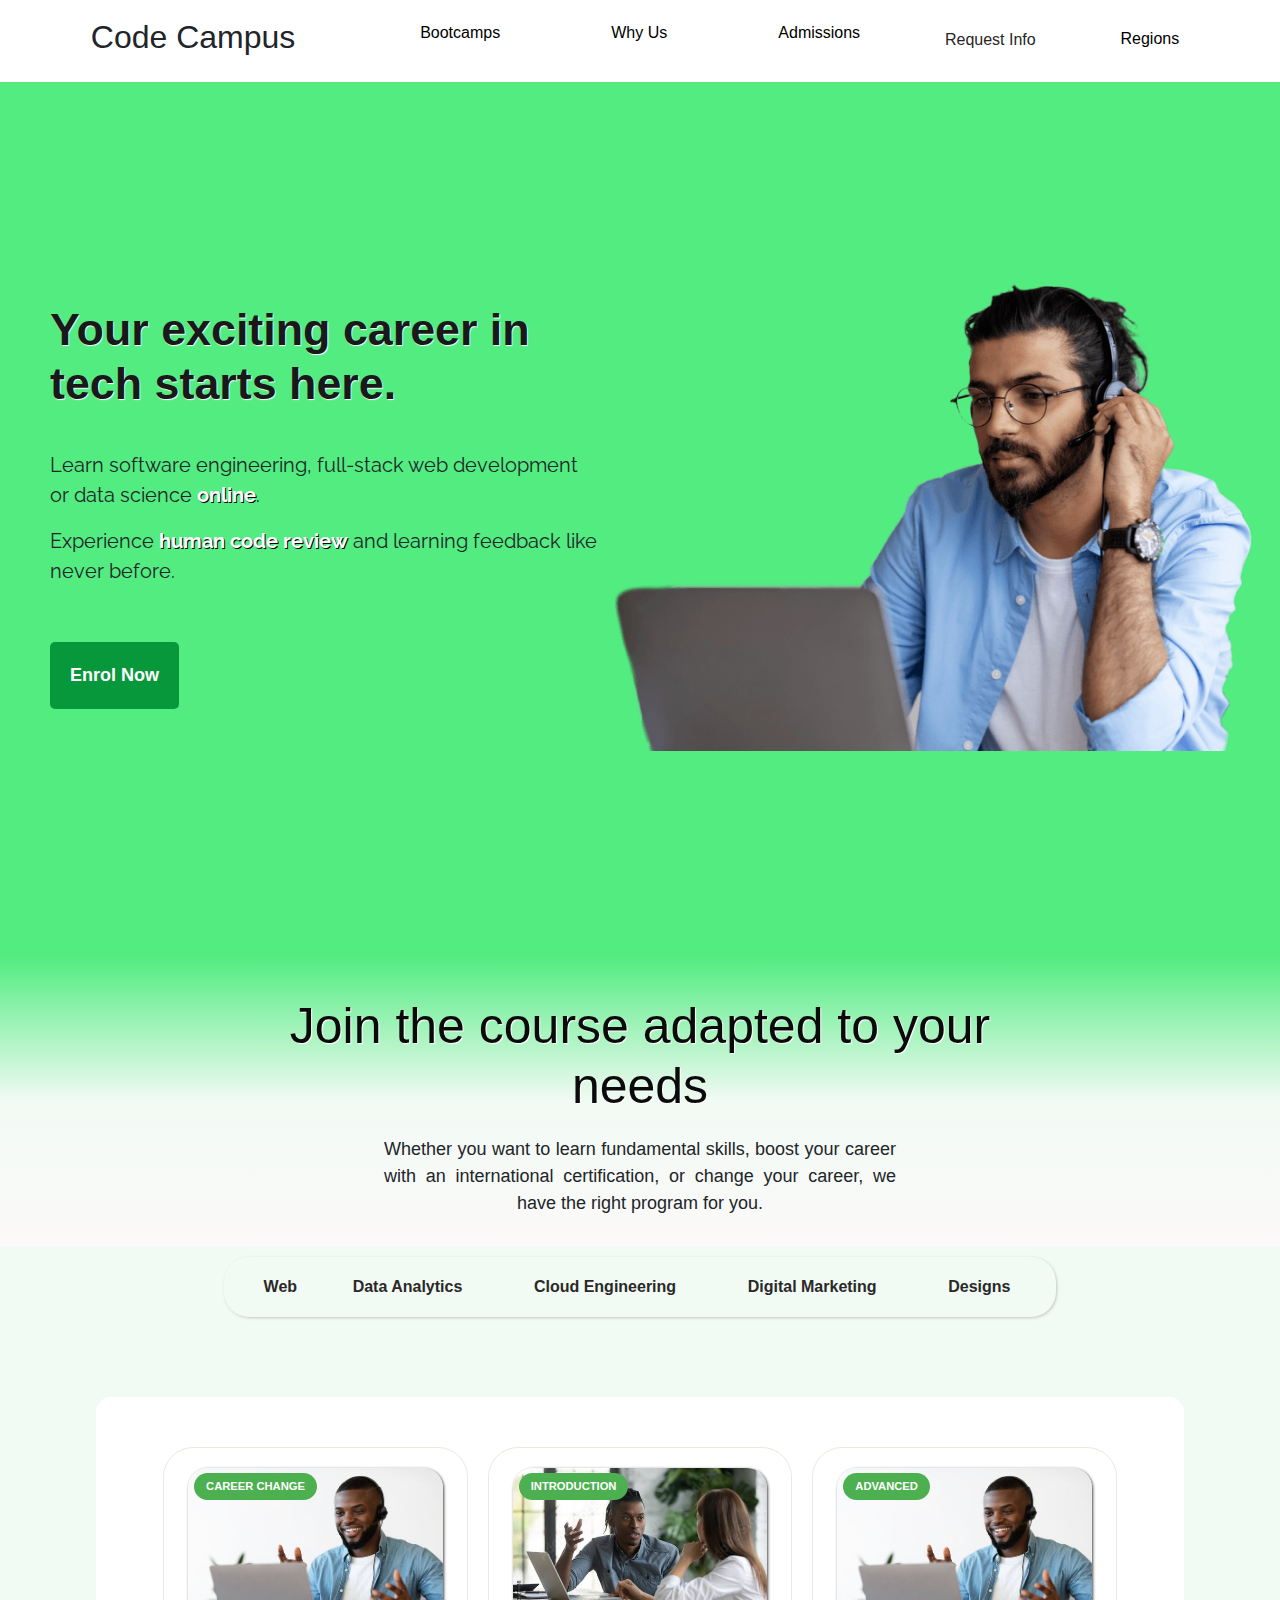
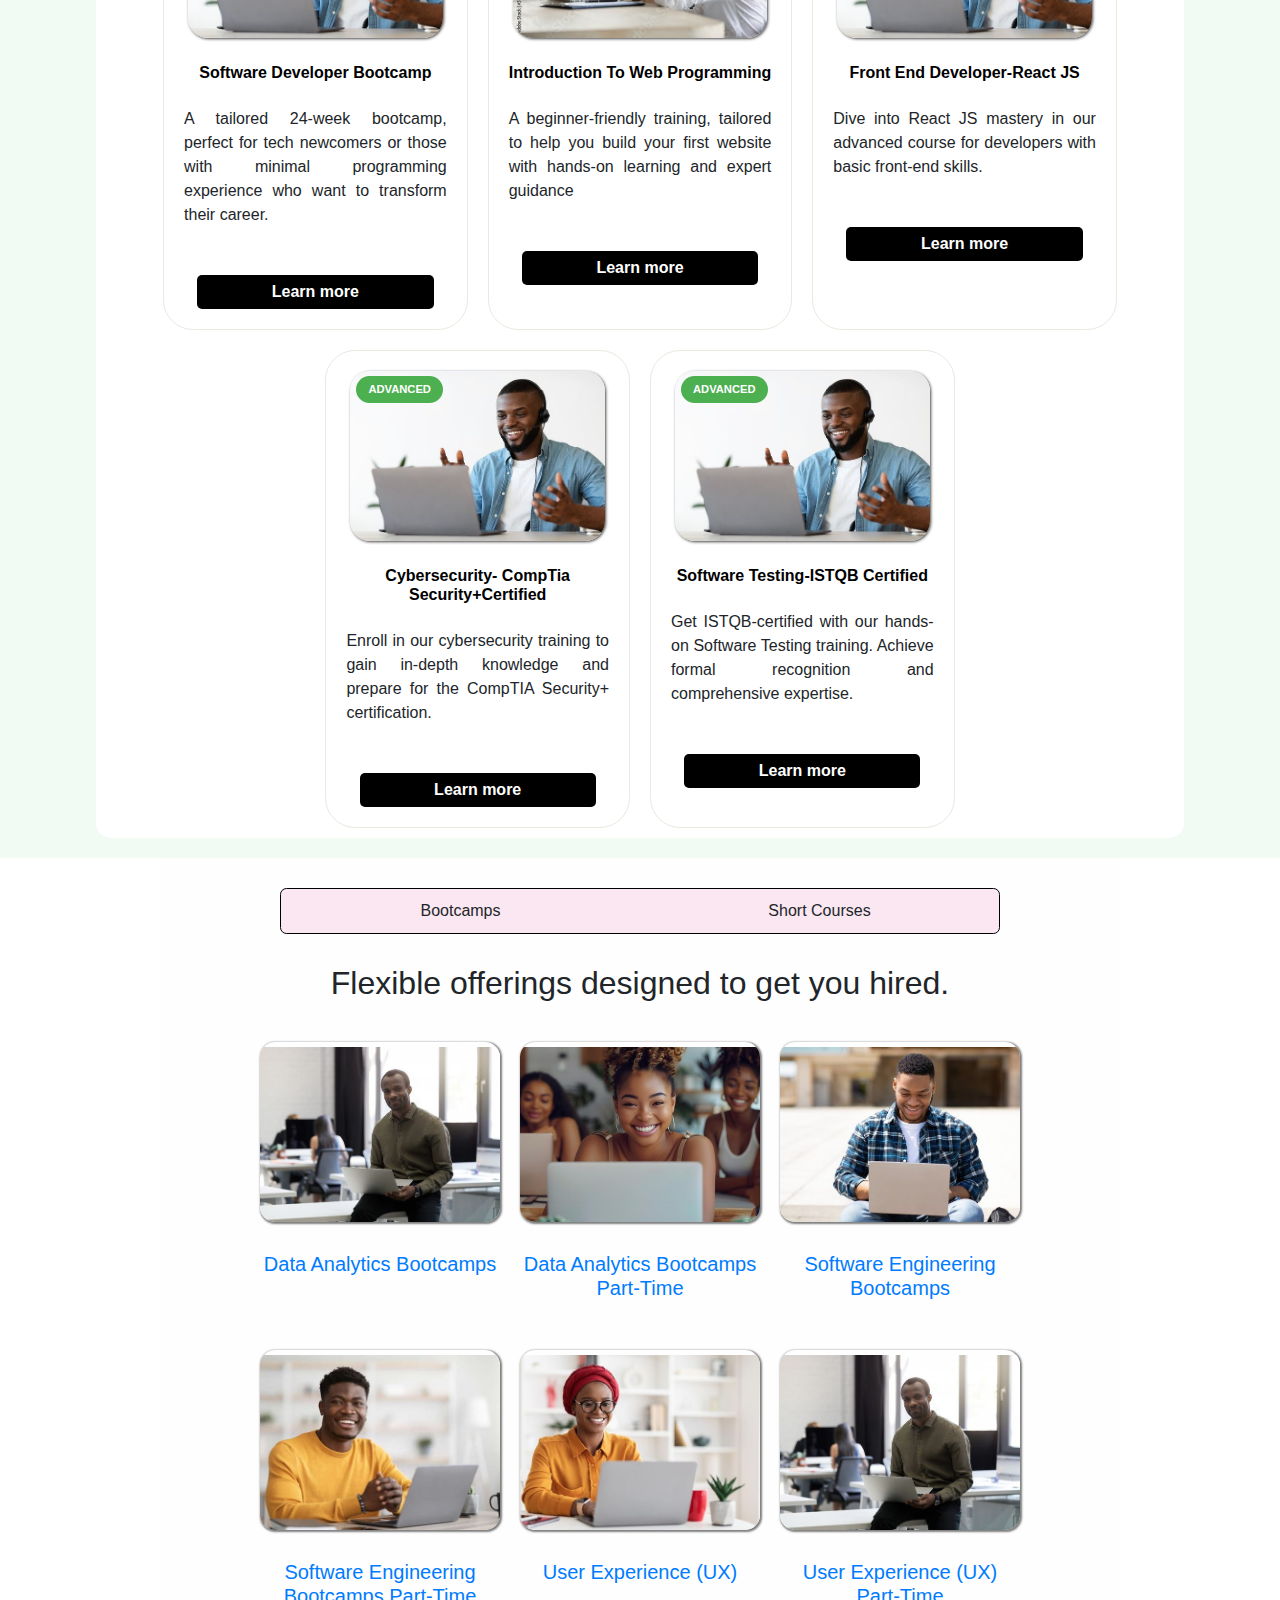
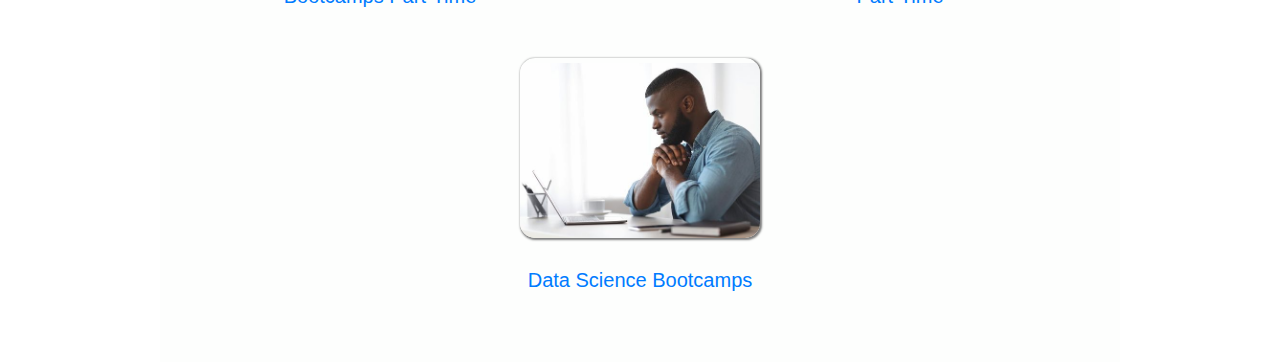
==== commit 1c01e81f: "Update index.html" ====
--- a/index.html
+++ b/index.html
@@ -241,7 +241,7 @@
             <li onclick="shortCourse()">Short Courses</li>
             
         </ul>
-        <h2>Flexible offerings designed to get you hired.</h2>
+        <h2 class="flex11">Flexible offerings designed to get you hired.</h2>
 
 
                                     <!-- ShortCourse -->
--- a/style/Style.css
+++ b/style/Style.css
@@ -16,7 +16,9 @@
  }
 
 
-
+.flex11{
+    text-align: center;
+}
  .navbar {
      display: flex;
      justify-content: space-evenly;
@@ -47,6 +49,7 @@
      position: absolute;
      background-color: #f9f9f9;
      min-width: 173px;
+     top: 50px;
      float: left;
      box-shadow: 0px 8px 16px 0px rgba(44, 44, 44, 0.2);
      z-index: 2;
@@ -482,4 +485,4 @@
 
  #short-course {
      display: none;
- }+ }
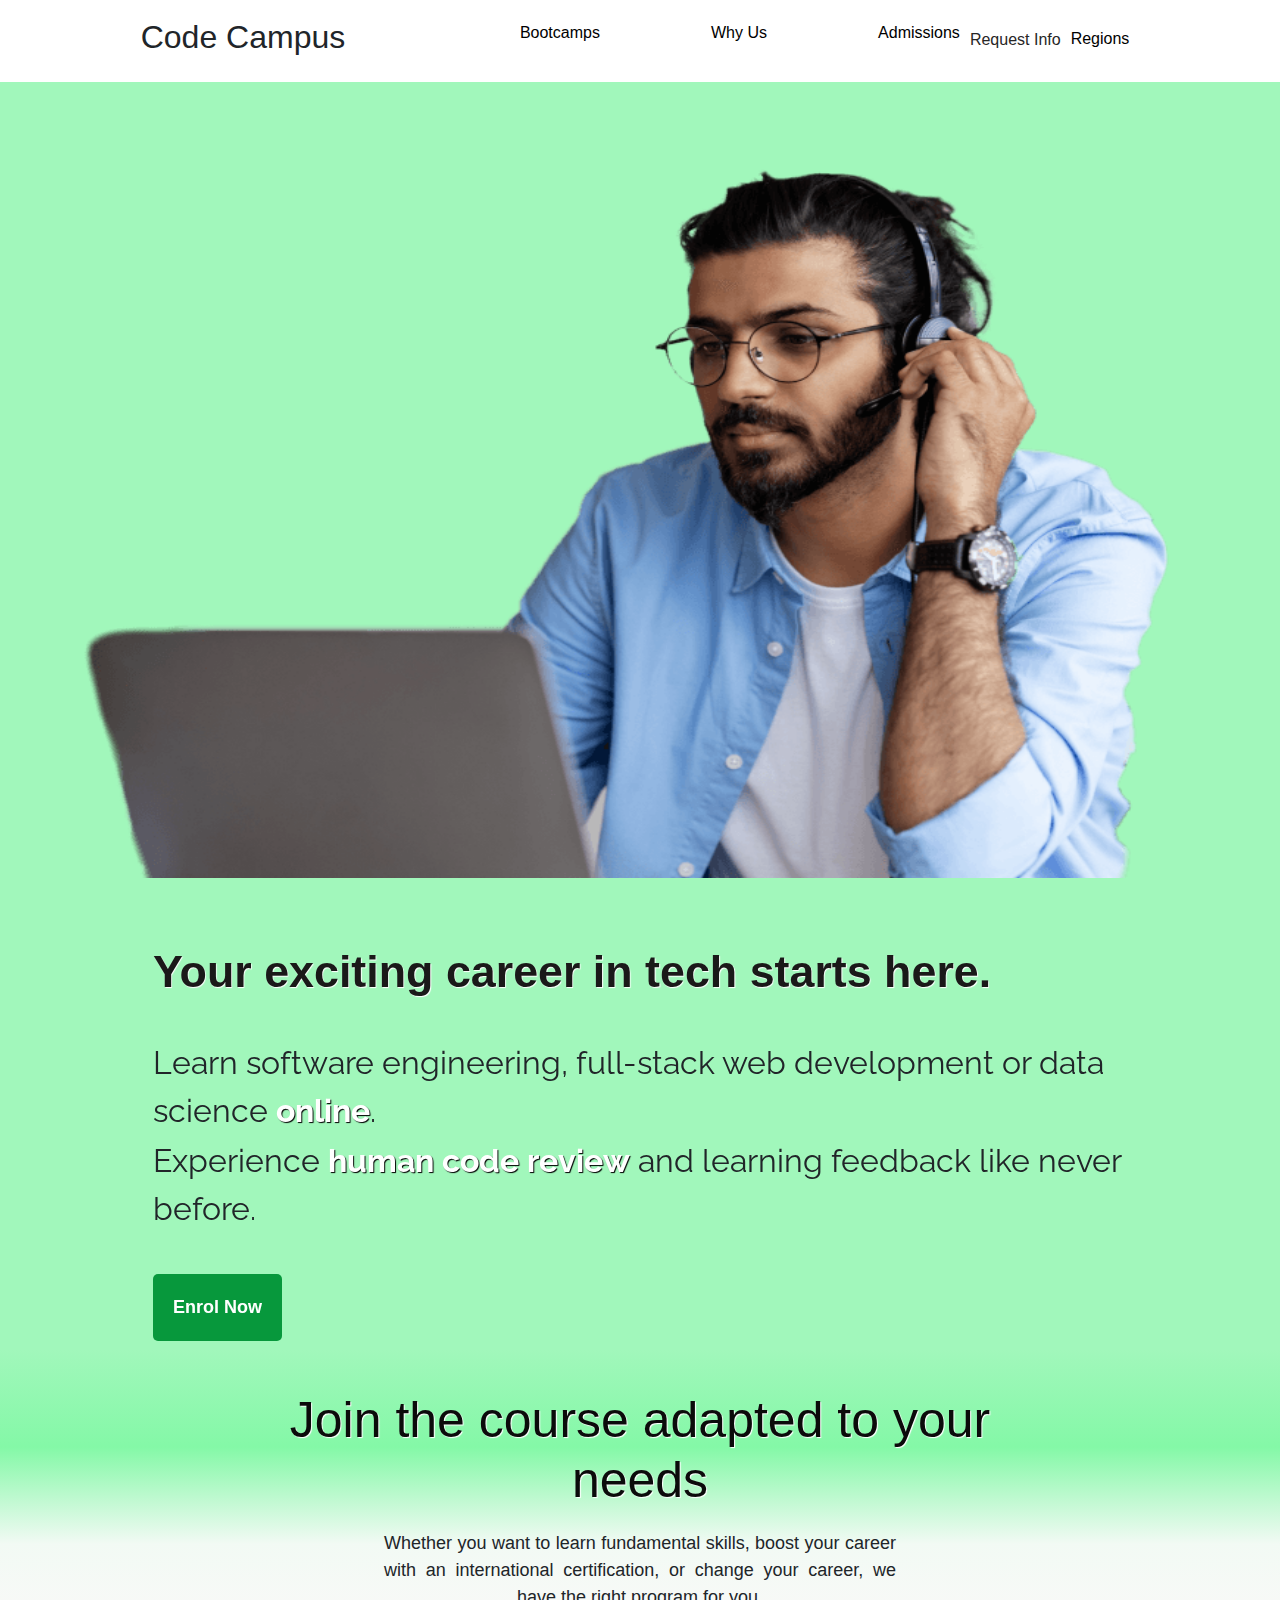
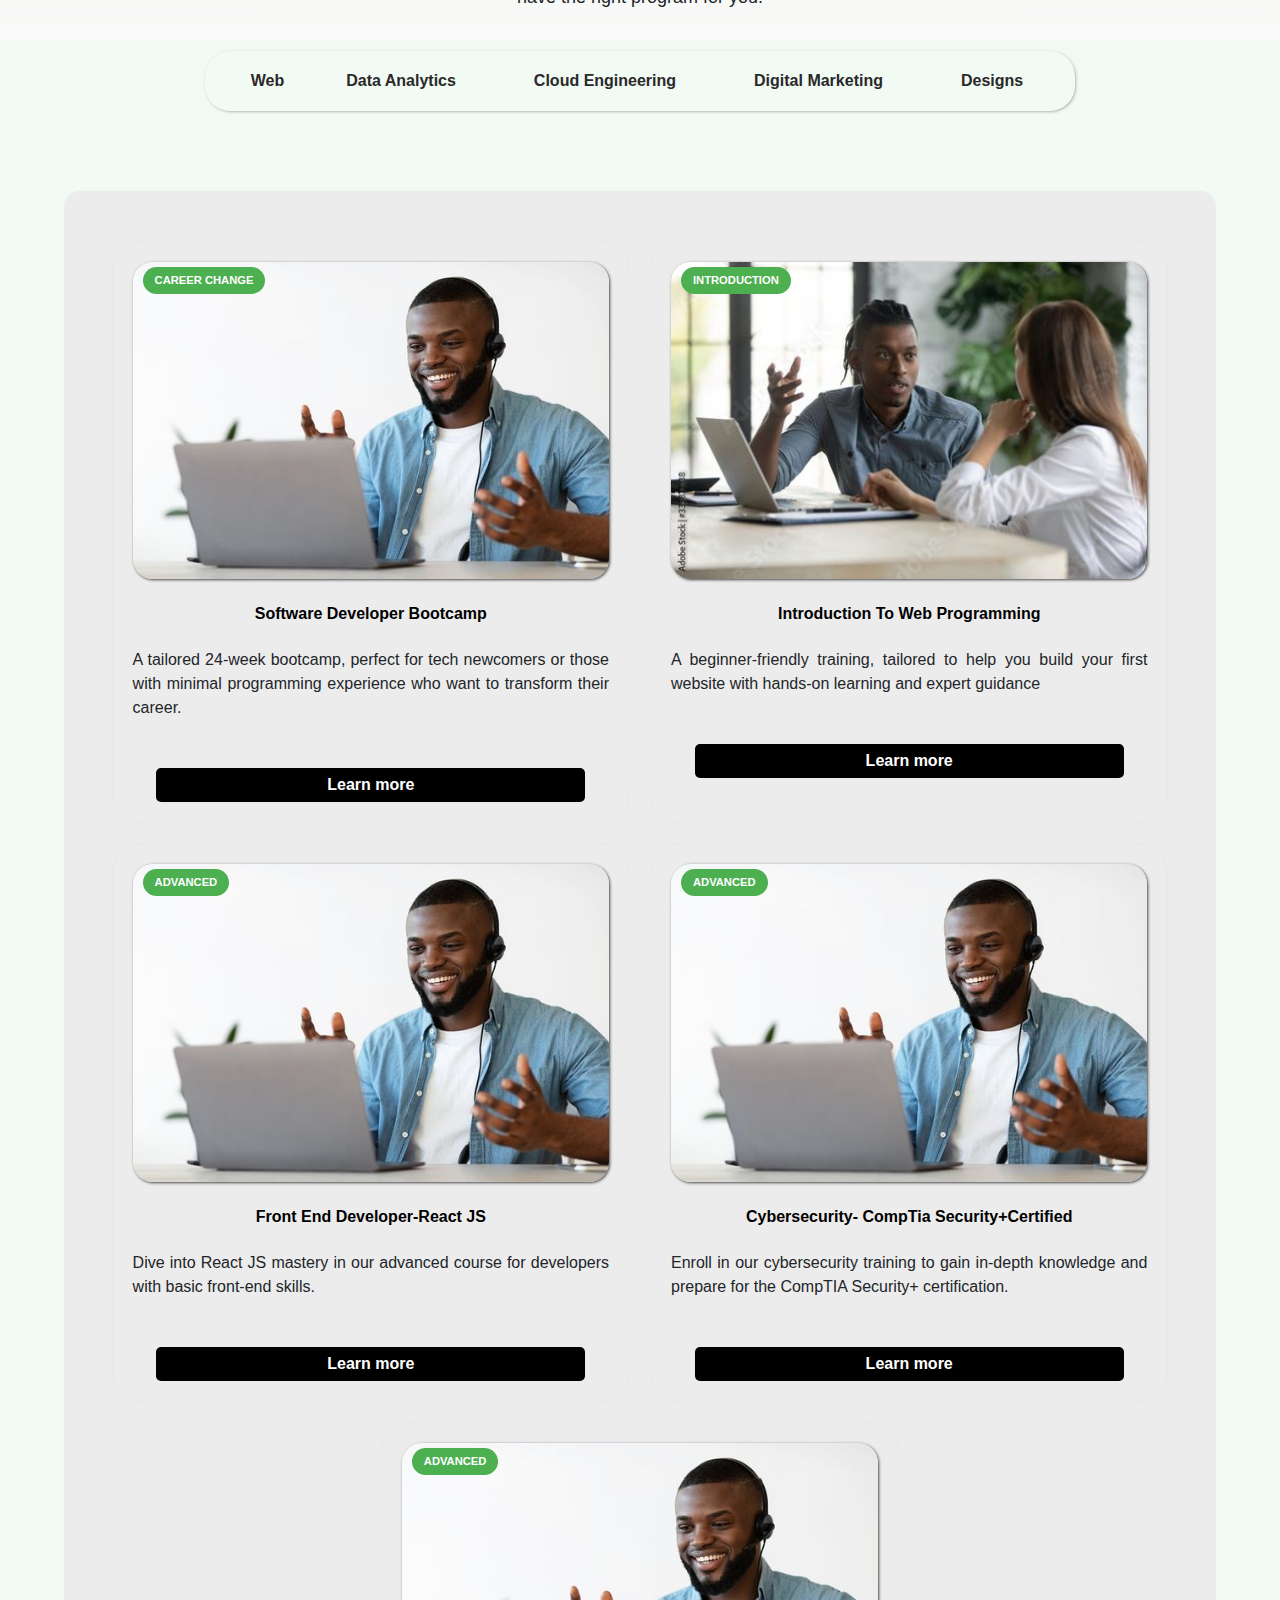
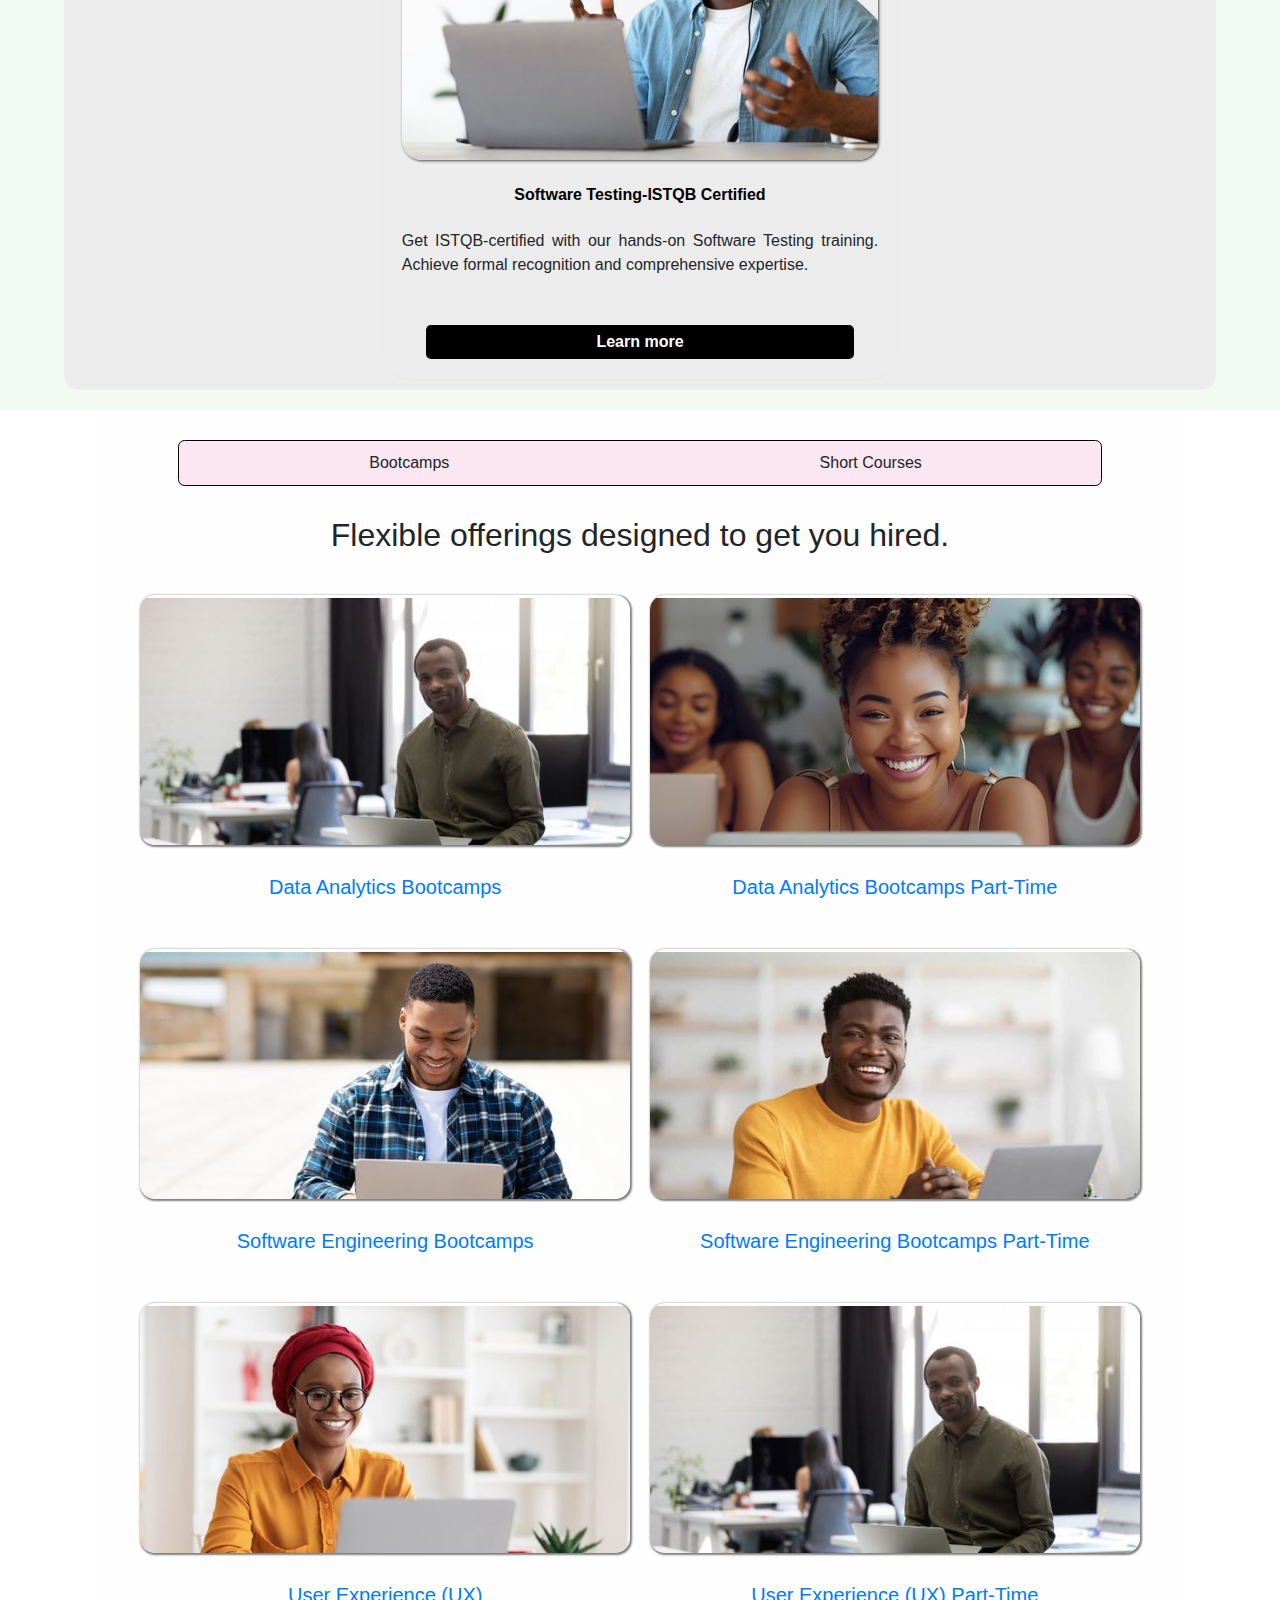
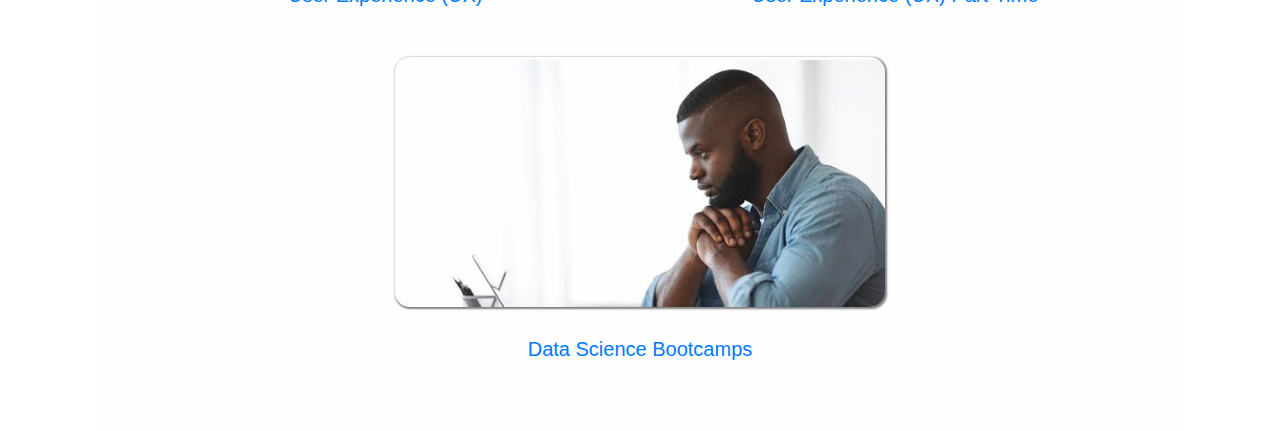
==== commit 054b8d87: "Update index.html" ====
--- a/index.html
+++ b/index.html
@@ -11,20 +11,7 @@
     <link href="https://fonts.googleapis.com/css2?family=Raleway:ital,wght@0,100..900;1,100..900&display=swap" rel="stylesheet">
 
     <link rel="stylesheet" href="./style/Style.css">
-    <style>
-        body {
-            padding-top: 56px; /* Space for fixed navbar */
-        }
-        .dropdown:hover .dropdown-menu {
-            display: block;
-        }
-        .dropdown-menu {
-            margin-top: 0; /* Align dropdown with the parent */
-        }
-        .navbar-nav {
-            margin-left: auto; /* Align dropdowns to the right */
-        }
-    </style>
+    
 </head>
 <body>
 
@@ -32,7 +19,11 @@
 
     <nav class="navbar">
             <h2>Code Campus</h2>
-            <ul class="dropdown">
+            <div class="mobile">
+                <div class="menu">
+                    <i class="fa-solid fa-bars"></i>
+                </div>
+                <ul class="dropdown">
                 <li class="drop-items">
                     <a href="#">Bootcamps</a>
                     <div class="drop-content">
@@ -75,6 +66,7 @@
                     <a href="#">London</a>
                 </div>
             </div>
+            </div>
 
     </nav>
 
--- a/style/Style.css
+++ b/style/Style.css
@@ -1,488 +1,1568 @@
- body {
-     margin: 0;
-     font-family: Arial, sans-serif;
- }
-
- nav {
-     background-color: #ffffff;
-     /* overflow: hidden; */
-     position: fixed;
-     width: 100%;
-     top: 0;
-     display: flex;
-     justify-content: space-between;
-     align-items: center;
-     z-index: 1;
- }
-
-
-.flex11{
-    text-align: center;
+@media screen and (min-width: 356px) and (max-width:768px) {
+    body {
+        margin: 0;
+        padding: 0;
+        font-family: Arial, sans-serif;
+        text-align: center;
+        overflow-x: hidden;
+        min-width: 356px;
+        max-width: 100%;
+    }
+
+    nav {
+        background-color: #ffffff;
+        /* overflow: hidden; */
+        position: fixed;
+        width: 100%;
+        top: 0;
+        display: flex;
+        justify-content: space-between;
+        align-items: center;
+        z-index: 5;
+    }
+
+
+    .flex11 {
+        text-align: center;
+    }
+
+    .navbar {
+        display: flex;
+        justify-content: space-between;
+        align-items: center;
+        position: fixed;
+        top: 0;
+        /* display: none; */
+        overflow: hidden;
+    }
+
+    .navbar h2 {
+        font-size: 1rem;
+    }
+
+    .menu {
+        margin-top: 5px;
+        font-size: 1.5rem;
+        margin-right: 50px;
+        display: flex;
+        justify-content: center;
+        align-items: center;
+    }
+
+
+    .drop-items {
+        position: relative;
+        float: left;
+    }
+
+
+    .dropdown {
+        /* display: flex; */
+        /* justify-content: space-between; */
+        flex: 0 0 500px;
+        color: white;
+        background-color: red;
+    }
+
+    .dropdown li {
+        list-style-type: none;
+        padding: 0;
+    }
+
+    .drop-content {
+        display: none;
+        position: absolute;
+        background-color: #f9f9f9;
+        min-width: 173px;
+        top: 50px;
+        float: left;
+        box-shadow: 0px 8px 16px 0px rgba(44, 44, 44, 0.2);
+        z-index: 2;
+        border-bottom-left-radius: 8px;
+        border-bottom-right-radius: 8px;
+    }
+
+    .drop-items:hover .drop-content {
+        display: block;
+        padding: 0;
+    }
+
+    .drop-content a,
+    .drop-items a {
+        float: none;
+        display: block;
+        color: black;
+        padding: 1px 10px;
+        text-decoration: none;
+        /* text-align: left; */
+        padding-block: 13px;
+    }
+
+
+
+
+
+    .drop-content a:hover {
+        border-bottom: 0.6px solid rgba(44, 44, 44, 0.4);
+        border-bottom-left-radius: 6px;
+        border-bottom-right-radius: 6px;
+        background-color: #ffffff;
+        font-weight: 500;
+        color: rgb(43, 42, 42);
+    }
+
+    .location {
+        display: flex;
+        align-items: center;
+    }
+
+    .location a {
+        text-decoration: none;
+        margin-bottom: 5px;
+    }
+
+    .request {
+        /* padding: 3px; */
+        border-radius: 4px;
+        -webkit-border-radius: 4px;
+        -moz-border-radius: 4px;
+        -ms-border-radius: 4px;
+        -o-border-radius: 4px;
+        display: flex;
+        align-items: center;
+    }
+
+    .request a {
+        text-decoration: none;
+        margin-bottom: 2px;
+        display: block;
+        color: rgb(39, 38, 38);
+        font-weight: 500;
+    }
+
+    .request:hover a {
+        color: black;
+        padding: 3px;
+    }
+
+    .drop-items,
+    .request,
+    .location {
+        display: none;
+    }
+
+    .hero {
+        display: flex;
+        justify-content: space-around;
+        flex-direction: column;
+        align-items: center;
+        min-height: 100vh;
+        background-color: #a1f7bb;
+        padding: 4px;
+        max-width: 100%;
+        margin: auto;
+        position: relative;
+        left: 0;
+    }
+
+
+    .hero-text {
+        width: 80%;
+        margin: 5px auto;
+        position: absolute;
+        top: 62%;
+        z-index: 4;
+        padding: 10px;
+    }
+
+    .hero-text h1 {
+        font-size: 1.9rem;
+        font-weight: 800;
+        color: rgb(26, 25, 25);
+        text-shadow: 0.8px 0.8px 1px #fff;
+    }
+
+    .hero-text p {
+        font-size: 1.4rem;
+        font-family: raleway;
+        margin: 0 0 2px;
+    }
+
+    strong {
+        color: white;
+        text-shadow: 0.5px 0.5px 0.5px rgb(0, 0, 0);
+    }
+
+    .hero img {
+        width: 90%;
+        order: -1;
+        object-fit: cover;
+        position: absolute;
+        top: 15%;
+    }
+
+    .cta button {
+        padding: 10px;
+        background-color: rgb(7, 152, 60);
+        color: white;
+        border-radius: 5px;
+        font-size: 18px;
+        font-weight: 500;
+        border: none;
+        -webkit-border-radius: 5px;
+        -moz-border-radius: 5px;
+        -ms-border-radius: 5px;
+        -o-border-radius: 5px;
+        display: inline-block;
+        margin-top: 18px;
+    }
+
+    .cta button:hover {
+        background-color: rgb(16, 171, 73);
+        color: rgb(32, 30, 30);
+        font-size: 19px;
+    }
+
+    /* the service section */
+
+    .our-service {
+        background-color: #f2faf4;
+        padding: 0;
+    }
+
+    .service-header {
+        background-image: linear-gradient(to bottom, #52ec81, #F2FAF4, #fbf9f9);
+        padding-top: 40px;
+        padding-bottom: 10px;
+    }
+
+    .service-header h2 {
+        width: 80%;
+        margin: auto;
+        text-align: center;
+        color: #0b0b0b;
+        font-size: 50px;
+        text-shadow: 1px 1px 1px #fff;
+    }
+
+    .service-header p {
+        width: 70%;
+        margin: 20px auto;
+        text-align: justify;
+        text-align-last: center;
+        font-size: 18px;
+    }
+
+
+
+    .service-nav {
+        width: 95%;
+        height: 60px;
+        background-color: #F2FAF4;
+        display: flex;
+        justify-content: space-evenly;
+        align-items: center;
+        border-top-left-radius: 25px;
+        border-bottom-left-radius: 25px;
+        border-top-right-radius: 25px;
+        border-bottom-right-radius: 25px;
+        margin: 10px auto;
+        box-shadow: 1px 1px 4px -2px rgba(0, 0, 0, 0.5);
+        cursor: pointer;
+    }
+
+    .service-nav div {
+        color: rgb(42, 41, 41);
+        font-weight: 600;
+
+    }
+
+    .service-nav div:hover,
+    div i:hover {
+        color: rgb(42, 41, 41);
+        font-weight: 500;
+        color: #11ad40;
+        padding: 5px 7px;
+        border-radius: 5px;
+        -webkit-border-radius: 5px;
+        -moz-border-radius: 5px;
+        -ms-border-radius: 5px;
+        -o-border-radius: 5px;
+        background-color: rgb(255, 255, 255);
+    }
+
+
+
+    .service-nav a.active {
+        color: rgb(42, 41, 41);
+        font-weight: 600;
+        background-color: #aaf9c2;
+        padding: 7px 9px;
+        border-radius: 5px;
+        -webkit-border-radius: 5px;
+        -moz-border-radius: 5px;
+        -ms-border-radius: 5px;
+        -o-border-radius: 5px;
+    }
+
+    div i {
+        margin: 5px;
+    }
+
+    a i:hover {
+        color: #8dd3a2;
+    }
+
+    .course-card {
+        display: flex;
+        justify-content: space-evenly;
+        flex-wrap: wrap;
+        padding-top: 20px;
+        margin-top: 30px;
+    }
+
+
+    [class^="web"] {
+        display: flex;
+        justify-content: center;
+        flex-wrap: wrap;
+        margin-block: 30px;
+        width: 95%;
+        margin: 20px auto;
+        padding-top: 40px;
+        background-color: #FFFFFF;
+        border-radius: 15px;
+        -webkit-border-radius: 15px;
+        -moz-border-radius: 15px;
+        -ms-border-radius: 15px;
+        -o-border-radius: 15px;
+    }
+
+    .web {
+        cursor: pointer;
+        display: none;
+    }
+
+    #web1 {
+        display: flex;
+    }
+
+    [class^="course-item"] {
+        width: 90%;
+        border: 1px solid #e9e9df;
+        margin: 10px;
+        border-radius: 30px;
+        padding: 20px;
+        text-align: center;
+        box-sizing: border-box;
+        transition: transform 2s;
+        -webkit-transition: transform 2s;
+        -moz-transition: transform 2s;
+        -ms-transition: transform 2s;
+        -o-transition: transform 2s;
+        position: relative;
+    }
+
+    .course-item:hover {
+        transform: scale(1.03);
+        -webkit-transform: scale(1.03);
+        -moz-transform: scale(1.03);
+        -ms-transform: scale(1.03);
+        -o-transform: scale(1.03);
+    }
+
+    .course-item img {
+        width: 97%;
+        object-fit: contain;
+        border-radius: 20px;
+        -webkit-border-radius: 20px;
+        -moz-border-radius: 20px;
+        -ms-border-radius: 20px;
+        -o-border-radius: 20px;
+        box-shadow: 1px 1px 3px 0 rgb(72, 72, 72);
+    }
+
+    .course-item h2 a {
+        color: black;
+        text-decoration: none;
+    }
+
+    .course-item h2 a:hover {
+        color: green;
+    }
+
+    .button-overlay {
+        position: absolute;
+        top: 25px;
+        left: 30px;
+        background-color: #4CAF50;
+        /* Green button */
+        color: white;
+        padding: 5px 12px;
+        font-size: 0.7rem;
+        border-radius: 20px;
+        font-weight: bold;
+        text-transform: uppercase;
+    }
+
+    .course-item h2 {
+        font-size: 16px;
+        margin-block: 25px;
+        font-weight: 600;
+    }
+
+    .course-item p {
+        text-align: justify;
+        margin-bottom: 3rem;
+    }
+
+    .course-item button {
+        width: 90%;
+        padding: 5px 15px;
+        border: none;
+        border-radius: 5px;
+        -webkit-border-radius: 5px;
+        -moz-border-radius: 5px;
+        -ms-border-radius: 5px;
+        -o-border-radius: 5px;
+        background-color: black;
+        color: white;
+        font-weight: 600;
+    }
+
+    /* Course timing */
+
+
+    .course-timing {
+        padding-block: 30px;
+        width: 75%;
+        margin: auto;
+        background-color: #FDFEFD;
+    }
+
+    .timing {
+        display: flex;
+        list-style-type: none;
+        width: 75%;
+        border: 1px solid black;
+        margin: auto;
+        padding: 0;
+        background-color: #fae7f1;
+        border-radius: 6.5px;
+        -webkit-border-radius: 6.5px;
+        -moz-border-radius: 6.5px;
+        -ms-border-radius: 6.5px;
+        -o-border-radius: 6.5px;
+    }
+
+    .timing li {
+        flex: 50%;
+        text-align: center;
+        padding-block: 10px;
+    }
+
+    .timing li:hover {
+        background-color: green;
+        color: white;
+        border: 2px solid black;
+        border-width: 0.62px 2px;
+        border-radius: 6px;
+        cursor: pointer;
+        -webkit-border-radius: 6px;
+        -moz-border-radius: 6px;
+        -ms-border-radius: 6px;
+        -o-border-radius: 6px;
+    }
+
+    .timing+h2 {
+        margin-block: 30px;
+    }
+
+    .course-display {
+        display: flex;
+        justify-content: center;
+        flex-wrap: wrap;
+    }
+
+    .course-period {
+        flex: 0 0 90%;
+        margin: 10px;
+
+    }
+
+    .course-period h2 a {
+        text-decoration: none;
+    }
+
+    .course-period img {
+        width: 100%;
+        max-width: 100%;
+        border-radius: 15px;
+        -webkit-border-radius: 15px;
+        -moz-border-radius: 15px;
+        -ms-border-radius: 15px;
+        -o-border-radius: 15px;
+        height: 280px;
+        object-fit: cover;
+        object-position: 100% 5px;
+        box-shadow: 1px 1px 2px 0.2px rgba(0, 0, 0, 0.5);
+        transition: transform 2s;
+        -webkit-transition: transform 2s;
+        -moz-transition: transform 2s;
+        -ms-transition: transform 2s;
+        -o-transition: transform 2s;
+    }
+
+
+    .course-period img:hover {
+        transform: scale(1.06);
+        -webkit-transform: scale(1.06);
+        -moz-transform: scale(1.06);
+        -ms-transform: scale(1.06);
+        -o-transform: scale(1.06);
+    }
+
+    .course-period h2 {
+        font-size: 20px;
+        margin-block: 30px;
+        text-align: center;
+    }
+
+    #short-course {
+        display: none;
+    }
 }
- .navbar {
-     display: flex;
-     justify-content: space-evenly;
-     align-items: center;
-     position: fixed;
-     top: 0;
- }
-
- .drop-items {
-     position: relative;
-     float: left;
- }
-
- .dropdown {
-     display: flex;
-     justify-content: space-between;
-     flex: 0 0 500px;
-     color: white;
- }
-
- .dropdown li {
-     list-style-type: none;
-     padding: 0;
- }
-
- .drop-content {
-     display: none;
-     position: absolute;
-     background-color: #f9f9f9;
-     min-width: 173px;
-     top: 50px;
-     float: left;
-     box-shadow: 0px 8px 16px 0px rgba(44, 44, 44, 0.2);
-     z-index: 2;
-     border-bottom-left-radius: 8px;
-     border-bottom-right-radius: 8px;
- }
-
- .drop-items:hover .drop-content {
-     display: block;
-     padding: 0;
- }
-
- .drop-content a,
- .drop-items a {
-     float: none;
-     display: block;
-     color: black;
-     padding: 1px 10px;
-     text-decoration: none;
-     /* text-align: left; */
-     padding-block: 13px;
- }
-
-
-
- .drop-content a:hover {
-     border-bottom: 0.6px solid rgba(44, 44, 44, 0.4);
-     border-bottom-left-radius: 6px;
-     border-bottom-right-radius: 6px;
-     background-color: #ffffff;
-     font-weight: 500;
-     color: rgb(43, 42, 42);
- }
-
- .location{
-    display: flex;
-    align-items: center;
+
+
+/* Tab */
+
+@media screen and (min-width: 769px) and (max-width: 1399px) {
+    body {
+        margin: 0;
+        font-family: Arial, sans-serif;
+    }
+
+    nav {
+        background-color: #ffffff;
+        /* overflow: hidden; */
+        position: fixed;
+        width: 100%;
+        top: 0;
+        display: flex;
+        justify-content: space-between;
+        align-items: center;
+        z-index: 1;
+        width: 100%;
+    }
+
+
+    .flex11 {
+        text-align: center;
+    }
+
+    .navbar {
+        display: flex;
+        justify-content: space-evenly;
+        align-items: center;
+        position: fixed;
+        top: 0;
+    }
+
+    .navbar .mobile {
+        flex: 0 0 auto;
+        display: flex;
+        align-items: center;
+        justify-content: space-evenly;
+    }
+
+    .menu {
+        display: none;
+    }
+
+
+    .drop-items {
+        position: relative;
+        float: left;
+        font-size: 16px;
+    }
+
+    .dropdown {
+        display: flex;
+        justify-content: space-between;
+        flex: 0 0 500px;
+        color: white;
+    }
+
+    .dropdown li {
+        list-style-type: none;
+        padding: 0;
+    }
+
+    .drop-content {
+        display: none;
+        position: absolute;
+        background-color: #f9f9f9;
+        min-width: 143px;
+        top: 50px;
+        float: left;
+        box-shadow: 0px 8px 16px 0px rgba(44, 44, 44, 0.2);
+        z-index: 2;
+        border-bottom-left-radius: 8px;
+        border-bottom-right-radius: 8px;
+    }
+
+    .drop-items:hover .drop-content {
+        display: block;
+        padding: 0;
+    }
+
+    .drop-content a,
+    .drop-items a {
+        float: none;
+        display: block;
+        color: black;
+        padding: 1px 10px;
+        text-decoration: none;
+        /* text-align: left; */
+        padding-block: 13px;
+    }
+
+
+
+    .drop-content a:hover {
+        border-bottom: 0.6px solid rgba(44, 44, 44, 0.4);
+        border-bottom-left-radius: 6px;
+        border-bottom-right-radius: 6px;
+        background-color: #ffffff;
+        font-weight: 500;
+        color: rgb(43, 42, 42);
+    }
+
+    .location {
+        display: flex;
+        align-items: center;
+    }
+
+    .location a {
+        text-decoration: none;
+        margin-bottom: 5px;
+    }
+
+    .request {
+        /* padding: 3px; */
+        border-radius: 4px;
+        -webkit-border-radius: 4px;
+        -moz-border-radius: 4px;
+        -ms-border-radius: 4px;
+        -o-border-radius: 4px;
+        display: flex;
+        align-items: center;
+    }
+
+    .request a {
+        text-decoration: none;
+        margin-bottom: 2px;
+        display: block;
+        color: rgb(39, 38, 38);
+        font-weight: 500;
+    }
+
+    .request:hover a {
+        color: black;
+        padding: 3px;
+    }
+
+    .hero {
+        display: flex;
+        justify-content: space-evenly;
+        flex-direction: column;
+        align-items: center;
+        min-height: 150vh;
+        background-color: #a1f7bb;
+        position: relative;
+        padding-bottom: 20px;
+    }
+
+
+    .hero-text {
+        width: 80%;
+        margin-left: 50px;
+        position: absolute;
+        top: 70%;
+        z-index: 4;
+
+    }
+
+    .hero-text h1 {
+        font-size: 2.8rem;
+        font-weight: 800;
+        color: rgb(26, 25, 25);
+        margin-bottom: 40px;
+        text-shadow: 0.8px 0.8px 1px #fff;
+
+    }
+
+    .hero-text p {
+        font-size: 2.5vw;
+        font-family: raleway;
+        margin-top: 2px;
+        margin-bottom: 1px;
+        /* color: white; */
+        /* color: yellow; */
+    }
+
+    strong {
+        color: white;
+        text-shadow: 0.8px 0.8px 1px rgb(0, 0, 0);
+    }
+
+    .hero img {
+        width: 90%;
+        /* margin-right: -3px; */
+        height: 55%;
+        order: -1;
+        position: absolute;
+        top: 10%;
+
+    }
+
+    .cta button {
+        padding: 20px 20px;
+        background-color: rgb(7, 152, 60);
+        color: white;
+        border-radius: 5px;
+        font-size: 18px;
+        font-weight: 600;
+        border: none;
+        -webkit-border-radius: 5px;
+        -moz-border-radius: 5px;
+        -ms-border-radius: 5px;
+        -o-border-radius: 5px;
+        display: inline-block;
+        margin-top: 40px;
+    }
+
+    .cta button:hover {
+        background-color: rgb(16, 171, 73);
+        color: rgb(32, 30, 30);
+        font-size: 19px;
+    }
+
+    /* the service section */
+
+    .our-service {
+        background-color: #f2faf4;
+        padding: 0;
+    }
+
+    .service-header {
+        background-image: linear-gradient(to bottom, #a1f7bb, #84f8a7, #F2FAF4, #fbf9f9);
+        padding-top: 40px;
+        padding-bottom: 10px;
+    }
+
+    .service-header h2 {
+        width: 60%;
+        margin: auto;
+        text-align: center;
+        color: #0b0b0b;
+        font-size: 50px;
+        text-shadow: 1px 1px 1px #fff;
+    }
+
+    .service-header p {
+        width: 40%;
+        margin: 20px auto;
+        text-align: justify;
+        text-align-last: center;
+        font-size: 18px;
+    }
+
+
+
+    .service-nav {
+        width: 68%;
+        height: 60px;
+        background-color: #F2FAF4;
+        display: flex;
+        justify-content: space-evenly;
+        align-items: center;
+        border-top-left-radius: 25px;
+        border-bottom-left-radius: 25px;
+        border-top-right-radius: 25px;
+        border-bottom-right-radius: 25px;
+        margin: 10px auto;
+        box-shadow: 1px 1px 4px -2px rgba(0, 0, 0, 0.7);
+        cursor: pointer;
+    }
+
+    .service-nav div {
+        color: rgb(42, 41, 41);
+        font-weight: 600;
+
+    }
+
+    .service-nav div:hover,
+    div i:hover {
+        color: rgb(42, 41, 41);
+        font-weight: 600;
+        color: #11ad40;
+        padding: 7px 9px;
+        border-radius: 5px;
+        -webkit-border-radius: 5px;
+        -moz-border-radius: 5px;
+        -ms-border-radius: 5px;
+        -o-border-radius: 5px;
+        background-color: rgb(255, 255, 255);
+    }
+
+
+
+    .service-nav a.active {
+        color: rgb(42, 41, 41);
+        font-weight: 600;
+        background-color: #aaf9c2;
+        padding: 7px 9px;
+        border-radius: 5px;
+        -webkit-border-radius: 5px;
+        -moz-border-radius: 5px;
+        -ms-border-radius: 5px;
+        -o-border-radius: 5px;
+    }
+
+    div i {
+        margin: 5px;
+    }
+
+    a i:hover {
+        color: #8dd3a2;
+    }
+
+    .course-card {
+        display: flex;
+        justify-content: space-evenly;
+        flex-wrap: wrap;
+        padding-top: 30px;
+        margin-top: 30px;
+    }
+
+
+    [class^="web"] {
+        display: flex;
+        justify-content: center;
+        flex-wrap: wrap;
+        margin-block: 30px;
+        width: 90%;
+        margin: 20px auto;
+        padding-top: 40px;
+        background-color: #edecec;
+        border-radius: 15px;
+        -webkit-border-radius: 15px;
+        -moz-border-radius: 15px;
+        -ms-border-radius: 15px;
+        -o-border-radius: 15px;
+    }
+
+    .web {
+        cursor: pointer;
+        display: none;
+    }
+
+    #web1 {
+        display: flex;
+    }
+
+    [class^="course-item"] {
+        width: 45%;
+        border: 1px solid #e9e9df;
+        margin: 10px;
+        border-radius: 30px;
+        padding: 20px;
+        text-align: center;
+        box-sizing: border-box;
+        transition: transform 2s;
+        -webkit-transition: transform 2s;
+        -moz-transition: transform 2s;
+        -ms-transition: transform 2s;
+        -o-transition: transform 2s;
+        position: relative;
+    }
+
+    .course-item:hover {
+        transform: scale(1.03);
+        -webkit-transform: scale(1.03);
+        -moz-transform: scale(1.03);
+        -ms-transform: scale(1.03);
+        -o-transform: scale(1.03);
+    }
+
+    .course-item img {
+        width: 100%;
+        object-fit: contain;
+        border-radius: 20px;
+        -webkit-border-radius: 20px;
+        -moz-border-radius: 20px;
+        -ms-border-radius: 20px;
+        -o-border-radius: 20px;
+        box-shadow: 1px 1px 3px 0 rgb(72, 72, 72);
+    }
+
+    .course-item h2 a {
+        color: black;
+        text-decoration: none;
+    }
+
+    .course-item h2 a:hover {
+        color: green;
+    }
+
+    .button-overlay {
+        position: absolute;
+        top: 25px;
+        left: 30px;
+        background-color: #4CAF50;
+        /* Green button */
+        color: white;
+        padding: 5px 12px;
+        font-size: 0.7rem;
+        border-radius: 20px;
+        font-weight: bold;
+        text-transform: uppercase;
+    }
+
+    .course-item h2 {
+        font-size: 16px;
+        margin-block: 25px;
+        font-weight: 600;
+    }
+
+    .course-item p {
+        text-align: justify;
+        margin-bottom: 3rem;
+    }
+
+    .course-item button {
+        width: 90%;
+        padding: 5px 15px;
+        border: none;
+        border-radius: 5px;
+        -webkit-border-radius: 5px;
+        -moz-border-radius: 5px;
+        -ms-border-radius: 5px;
+        -o-border-radius: 5px;
+        background-color: black;
+        color: white;
+        font-weight: 600;
+    }
+
+    /* Course timing */
+
+
+    .course-timing {
+        padding-block: 30px;
+        width: 85%;
+        margin: auto;
+        background-color: #FDFEFD;
+    }
+
+    .timing {
+        display: flex;
+        list-style-type: none;
+        width: 85%;
+        border: 1px solid black;
+        margin: auto;
+        padding: 0;
+        background-color: #fae7f1;
+        border-radius: 6.5px;
+        -webkit-border-radius: 6.5px;
+        -moz-border-radius: 6.5px;
+        -ms-border-radius: 6.5px;
+        -o-border-radius: 6.5px;
+    }
+
+    .timing li {
+        flex: 50%;
+        text-align: center;
+        padding-block: 10px;
+    }
+
+    .timing li:hover {
+        background-color: green;
+        color: white;
+        border: 2px solid black;
+        border-width: 0.62px 2px;
+        border-radius: 6px;
+        cursor: pointer;
+        -webkit-border-radius: 6px;
+        -moz-border-radius: 6px;
+        -ms-border-radius: 6px;
+        -o-border-radius: 6px;
+    }
+
+    .timing+h2 {
+        margin-block: 30px;
+    }
+
+    .course-display {
+        display: flex;
+        justify-content: center;
+        flex-wrap: wrap;
+    }
+
+    .course-period {
+        flex: 0 0 45%;
+        margin: 10px;
+
+    }
+
+    .course-period h2 a {
+        text-decoration: none;
+    }
+
+    .course-period img {
+        width: 100%;
+        max-width: 100%;
+        border-radius: 15px;
+        -webkit-border-radius: 15px;
+        -moz-border-radius: 15px;
+        -ms-border-radius: 15px;
+        -o-border-radius: 15px;
+        height: 250px;
+        object-fit: cover;
+        object-position: 100% 3px;
+        box-shadow: 1px 1px 2px 0.2px rgba(0, 0, 0, 0.5);
+        transition: transform 2s;
+        -webkit-transition: transform 2s;
+        -moz-transition: transform 2s;
+        -ms-transition: transform 2s;
+        -o-transition: transform 2s;
+    }
+
+
+    .course-period img:hover {
+        transform: scale(1.06);
+        -webkit-transform: scale(1.06);
+        -moz-transform: scale(1.06);
+        -ms-transform: scale(1.06);
+        -o-transform: scale(1.06);
+    }
+
+    .course-period h2 {
+        font-size: 20px;
+        margin-block: 30px;
+        text-align: center;
+    }
+
+    #short-course {
+        display: none;
+    }
 }
- .location a{
-     text-decoration: none;
-     margin-bottom: 5px;
- }
-
- .request{
-    /* padding: 3px; */
-    border-radius: 4px;
-    -webkit-border-radius: 4px;
-    -moz-border-radius: 4px;
-    -ms-border-radius: 4px;
-    -o-border-radius: 4px;
-    display: flex;
-    align-items: center;
+
+@media screen and (min-width: 1400px) {
+    body {
+        margin: 0;
+        font-family: Arial, sans-serif;
+    }
+
+    nav {
+        background-color: #ffffff;
+        /* overflow: hidden; */
+        position: fixed;
+        width: 100%;
+        top: 0;
+        display: flex;
+        justify-content: space-between;
+        align-items: center;
+        z-index: 1;
+    }
+
+
+    .flex11 {
+        text-align: center;
+    }
+
+    .navbar {
+        display: flex;
+        justify-content: space-evenly;
+        align-items: center;
+        position: fixed;
+        top: 0;
+    }
+
+    .navbar .mobile {
+        flex: 1 0 auto;
+        display: flex;
+        align-items: center;
+        justify-content: space-evenly;
+    }
+
+    .menu {
+        display: none;
+    }
+
+    .drop-items {
+        position: relative;
+        float: left;
+    }
+
+    .dropdown {
+        display: flex;
+        justify-content: space-between;
+        flex: 0 0 500px;
+        color: white;
+    }
+
+    .dropdown li {
+        list-style-type: none;
+        padding: 0;
+    }
+
+    .drop-content {
+        display: none;
+        position: absolute;
+        background-color: #f9f9f9;
+        min-width: 173px;
+        top: 50px;
+        float: left;
+        box-shadow: 0px 8px 16px 0px rgba(44, 44, 44, 0.2);
+        z-index: 2;
+        border-bottom-left-radius: 8px;
+        border-bottom-right-radius: 8px;
+    }
+
+    .drop-items:hover .drop-content {
+        display: block;
+        padding: 0;
+    }
+
+    .drop-content a,
+    .drop-items a {
+        float: none;
+        display: block;
+        color: black;
+        padding: 1px 10px;
+        text-decoration: none;
+        /* text-align: left; */
+        padding-block: 13px;
+    }
+
+
+
+    .drop-content a:hover {
+        border-bottom: 0.6px solid rgba(44, 44, 44, 0.4);
+        border-bottom-left-radius: 6px;
+        border-bottom-right-radius: 6px;
+        background-color: #ffffff;
+        font-weight: 500;
+        color: rgb(43, 42, 42);
+    }
+
+    .location {
+        display: flex;
+        align-items: center;
+    }
+
+    .location a {
+        text-decoration: none;
+        margin-bottom: 5px;
+    }
+
+    .request {
+        /* padding: 3px; */
+        border-radius: 4px;
+        -webkit-border-radius: 4px;
+        -moz-border-radius: 4px;
+        -ms-border-radius: 4px;
+        -o-border-radius: 4px;
+        display: flex;
+        align-items: center;
+    }
+
+    .request a {
+        text-decoration: none;
+        margin-bottom: 2px;
+        display: block;
+        color: rgb(39, 38, 38);
+        font-weight: 500;
+    }
+
+    .request:hover a {
+        color: black;
+        padding: 3px;
+    }
+
+    .hero {
+        display: flex;
+        justify-content: space-around;
+        /* flex-direction: column; */
+        align-items: center;
+        height: 100vh;
+        background-color: #a1f7bb;
+    }
+
+
+    .hero-text {
+        width: 80%;
+        margin-left: 50px;
+    }
+
+    .hero-text h1 {
+        font-size: 2.8rem;
+        font-weight: 800;
+        color: rgb(26, 25, 25);
+        /* color: white; */
+        margin-bottom: 40px;
+        text-shadow: 0.8px 0.8px 1px #fff;
+
+    }
+
+    .hero-text p {
+        font-size: 1.7vw;
+        font-family: raleway;
+        margin-top: 10px;
+        /* color: white; */
+        /* color: yellow; */
+    }
+
+    strong {
+        color: white;
+        text-shadow: 0.5px 0.5px 0.5px rgb(0, 0, 0);
+    }
+
+    .hero img {
+        width: 93%;
+        /* margin-right: -3px; */
+        /* order: -1; */
+    }
+
+    .cta button {
+        padding: 20px 20px;
+        background-color: rgb(7, 152, 60);
+        color: white;
+        border-radius: 5px;
+        font-size: 18px;
+        font-weight: 600;
+        border: none;
+        -webkit-border-radius: 5px;
+        -moz-border-radius: 5px;
+        -ms-border-radius: 5px;
+        -o-border-radius: 5px;
+        display: inline-block;
+        margin-top: 40px;
+    }
+
+    .cta button:hover {
+        background-color: rgb(16, 171, 73);
+        color: rgb(32, 30, 30);
+        font-size: 19px;
+    }
+
+    /* the service section */
+
+    .our-service {
+        background-color: #f2faf4;
+        padding: 0;
+    }
+
+    .service-header {
+        background-image: linear-gradient(to bottom, #52ec81, #F2FAF4, #fbf9f9);
+        padding-top: 40px;
+        padding-bottom: 10px;
+    }
+
+    .service-header h2 {
+        width: 60%;
+        margin: auto;
+        text-align: center;
+        color: #0b0b0b;
+        font-size: 50px;
+        text-shadow: 1px 1px 1px #fff;
+    }
+
+    .service-header p {
+        width: 40%;
+        margin: 20px auto;
+        text-align: justify;
+        text-align-last: center;
+        font-size: 18px;
+    }
+
+
+
+    .service-nav {
+        width: 65%;
+        height: 60px;
+        background-color: #F2FAF4;
+        display: flex;
+        justify-content: space-evenly;
+        align-items: center;
+        border-top-left-radius: 25px;
+        border-bottom-left-radius: 25px;
+        border-top-right-radius: 25px;
+        border-bottom-right-radius: 25px;
+        margin: 10px auto;
+        box-shadow: 1px 1px 4px -2px rgba(0, 0, 0, 0.5);
+        cursor: pointer;
+    }
+
+    .service-nav div {
+        color: rgb(42, 41, 41);
+        font-weight: 600;
+
+    }
+
+    .service-nav div:hover,
+    div i:hover {
+        color: rgb(42, 41, 41);
+        font-weight: 600;
+        color: #11ad40;
+        padding: 7px 9px;
+        border-radius: 5px;
+        -webkit-border-radius: 5px;
+        -moz-border-radius: 5px;
+        -ms-border-radius: 5px;
+        -o-border-radius: 5px;
+        background-color: rgb(255, 255, 255);
+    }
+
+
+
+    .service-nav a.active {
+        color: rgb(42, 41, 41);
+        font-weight: 600;
+        background-color: #aaf9c2;
+        padding: 7px 9px;
+        border-radius: 5px;
+        -webkit-border-radius: 5px;
+        -moz-border-radius: 5px;
+        -ms-border-radius: 5px;
+        -o-border-radius: 5px;
+    }
+
+    div i {
+        margin: 5px;
+    }
+
+    a i:hover {
+        color: #8dd3a2;
+    }
+
+    .course-card {
+        display: flex;
+        justify-content: space-evenly;
+        flex-wrap: wrap;
+        padding-top: 30px;
+        margin-top: 30px;
+    }
+
+
+    [class^="web"] {
+        display: flex;
+        justify-content: center;
+        flex-wrap: wrap;
+        margin-block: 30px;
+        width: 85%;
+        margin: 20px auto;
+        padding-top: 40px;
+        background-color: #FFFFFF;
+        border-radius: 15px;
+        -webkit-border-radius: 15px;
+        -moz-border-radius: 15px;
+        -ms-border-radius: 15px;
+        -o-border-radius: 15px;
+    }
+
+    .web {
+        cursor: pointer;
+        display: none;
+    }
+
+    #web1 {
+        display: flex;
+    }
+
+    [class^="course-item"] {
+        width: 28%;
+        border: 1px solid #e9e9df;
+        margin: 10px;
+        border-radius: 30px;
+        padding: 20px;
+        text-align: center;
+        box-sizing: border-box;
+        transition: transform 2s;
+        -webkit-transition: transform 2s;
+        -moz-transition: transform 2s;
+        -ms-transition: transform 2s;
+        -o-transition: transform 2s;
+        position: relative;
+    }
+
+    .course-item:hover {
+        transform: scale(1.03);
+        -webkit-transform: scale(1.03);
+        -moz-transform: scale(1.03);
+        -ms-transform: scale(1.03);
+        -o-transform: scale(1.03);
+    }
+
+    .course-item img {
+        width: 97%;
+        object-fit: contain;
+        border-radius: 20px;
+        -webkit-border-radius: 20px;
+        -moz-border-radius: 20px;
+        -ms-border-radius: 20px;
+        -o-border-radius: 20px;
+        box-shadow: 1px 1px 3px 0 rgb(72, 72, 72);
+    }
+
+    .course-item h2 a {
+        color: black;
+        text-decoration: none;
+    }
+
+    .course-item h2 a:hover {
+        color: green;
+    }
+
+    .button-overlay {
+        position: absolute;
+        top: 25px;
+        left: 30px;
+        background-color: #4CAF50;
+        /* Green button */
+        color: white;
+        padding: 5px 12px;
+        font-size: 0.7rem;
+        border-radius: 20px;
+        font-weight: bold;
+        text-transform: uppercase;
+    }
+
+    .course-item h2 {
+        font-size: 16px;
+        margin-block: 25px;
+        font-weight: 600;
+    }
+
+    .course-item p {
+        text-align: justify;
+        margin-bottom: 3rem;
+    }
+
+    .course-item button {
+        width: 90%;
+        padding: 5px 15px;
+        border: none;
+        border-radius: 5px;
+        -webkit-border-radius: 5px;
+        -moz-border-radius: 5px;
+        -ms-border-radius: 5px;
+        -o-border-radius: 5px;
+        background-color: black;
+        color: white;
+        font-weight: 600;
+    }
+
+    /* Course timing */
+
+
+    .course-timing {
+        padding-block: 30px;
+        width: 75%;
+        margin: auto;
+        background-color: #FDFEFD;
+    }
+
+    .timing {
+        display: flex;
+        list-style-type: none;
+        width: 75%;
+        border: 1px solid black;
+        margin: auto;
+        padding: 0;
+        background-color: #fae7f1;
+        border-radius: 6.5px;
+        -webkit-border-radius: 6.5px;
+        -moz-border-radius: 6.5px;
+        -ms-border-radius: 6.5px;
+        -o-border-radius: 6.5px;
+    }
+
+    .timing li {
+        flex: 50%;
+        text-align: center;
+        padding-block: 10px;
+    }
+
+    .timing li:hover {
+        background-color: green;
+        color: white;
+        border: 2px solid black;
+        border-width: 0.62px 2px;
+        border-radius: 6px;
+        cursor: pointer;
+        -webkit-border-radius: 6px;
+        -moz-border-radius: 6px;
+        -ms-border-radius: 6px;
+        -o-border-radius: 6px;
+    }
+
+    .timing+h2 {
+        margin-block: 30px;
+    }
+
+    .course-display {
+        display: flex;
+        justify-content: center;
+        flex-wrap: wrap;
+    }
+
+    .course-period {
+        flex: 0 0 25%;
+        margin: 10px;
+
+    }
+
+    .course-period h2 a {
+        text-decoration: none;
+    }
+
+    .course-period img {
+        width: 100%;
+        max-width: 100%;
+        border-radius: 15px;
+        -webkit-border-radius: 15px;
+        -moz-border-radius: 15px;
+        -ms-border-radius: 15px;
+        -o-border-radius: 15px;
+        height: 180px;
+        object-fit: cover;
+        object-position: 100% 5px;
+        box-shadow: 1px 1px 2px 0.2px rgba(0, 0, 0, 0.5);
+        transition: transform 2s;
+        -webkit-transition: transform 2s;
+        -moz-transition: transform 2s;
+        -ms-transition: transform 2s;
+        -o-transition: transform 2s;
+    }
+
+
+    .course-period img:hover {
+        transform: scale(1.06);
+        -webkit-transform: scale(1.06);
+        -moz-transform: scale(1.06);
+        -ms-transform: scale(1.06);
+        -o-transform: scale(1.06);
+    }
+
+    .course-period h2 {
+        font-size: 20px;
+        margin-block: 30px;
+        text-align: center;
+    }
+
+    #short-course {
+        display: none;
+    }
 }
-.request a{
-    text-decoration: none;
-    margin-bottom: 2px;
-    display: block ;
-    color: rgb(39, 38, 38);
-    font-weight: 500;
- }
-
- .request:hover a{
-    color: black;
-    padding: 3px;
- }
- .hero {
-     display: flex;
-     justify-content: space-around;
-     align-items: center;
-     height: 100vh;
-     background-color: #52ec81;
- }
-
-
- .hero-text {
-     width: 50%;
-     margin-left: 50px;
- }
-
- .hero-text h1 {
-     font-size: 2.8rem;
-     font-weight: 800;
-     color: rgb(26, 25, 25);
-     /* color: white; */
-     margin-bottom: 40px;
-     text-shadow: 0.8px 0.8px 1px #fff;
-
- }
-
- .hero-text p {
-     font-size: 20px;
-     font-family: raleway;
-     margin-top: 10px;
-     /* color: white; */
- }
-
- strong{
-    color: white;
-    text-shadow: 0.5px 0.5px 0.5px rgb(0, 0, 0);
- }
-
- .hero img {
-     width: 53%;
-     /* margin-right: -3px; */
- }
-
- .cta button {
-     padding: 20px 20px;
-     background-color: rgb(7, 152, 60);
-     color: white;
-     border-radius: 5px;
-     font-size: 18px;
-     font-weight: 600;
-     border: none;
-     -webkit-border-radius: 5px;
-     -moz-border-radius: 5px;
-     -ms-border-radius: 5px;
-     -o-border-radius: 5px;
-     display: inline-block;
-     margin-top: 40px;
- }
-
- .cta button:hover {
-     background-color: rgb(16, 171, 73);
-     color: rgb(32, 30, 30);
-     font-size: 19px;
- }
-
- /* the service section */
-
- .our-service {
-     background-color: #f2faf4;
-     padding: 0;
- }
-
- .service-header {
-     background-image: linear-gradient(to bottom, #52ec81, #F2FAF4, #fbf9f9);
-     padding-top: 40px;
-     padding-bottom: 10px;
- }
-
- .service-header h2 {
-     width: 60%;
-     margin: auto;
-     text-align: center;
-     color: #0b0b0b;
-     font-size: 50px;
-     text-shadow: 1px 1px 1px #fff;
- }
-
- .service-header p {
-     width: 40%;
-     margin: 20px auto;
-     text-align: justify;
-     text-align-last: center;
-     font-size: 18px;
- }
-
-
-
- .service-nav {
-     width: 65%;
-     height: 60px;
-     background-color: #F2FAF4;
-     display: flex;
-     justify-content: space-evenly;
-     align-items: center;
-     border-top-left-radius: 25px;
-     border-bottom-left-radius: 25px;
-     border-top-right-radius: 25px;
-     border-bottom-right-radius: 25px;
-     margin: 10px auto;
-     box-shadow: 1px 1px 4px -2px rgba(0, 0, 0, 0.5);
-     cursor: pointer;
- }
-
- .service-nav div {
-     color: rgb(42, 41, 41);
-     font-weight: 600;
-
- } 
-
- .service-nav div:hover,
- div i:hover {
-     color: rgb(42, 41, 41);
-     font-weight: 600;
-     color: #11ad40;
-     padding: 7px 9px;
-     border-radius: 5px;
-     -webkit-border-radius: 5px;
-     -moz-border-radius: 5px;
-     -ms-border-radius: 5px;
-     -o-border-radius: 5px;
-     background-color: rgb(255, 255, 255);
- }
-
-
-
- .service-nav a.active {
-     color: rgb(42, 41, 41);
-     font-weight: 600;
-     background-color: #aaf9c2;
-     padding: 7px 9px;
-     border-radius: 5px;
-     -webkit-border-radius: 5px;
-     -moz-border-radius: 5px;
-     -ms-border-radius: 5px;
-     -o-border-radius: 5px;
- }
-
- div i {
-     margin: 5px;
- }
-
- a i:hover {
-     color: #8dd3a2;
- }
-
- .course-card {
-     display: flex;
-     justify-content: space-evenly;
-     flex-wrap: wrap;
-     padding-top: 30px;
-     margin-top: 30px;
- }
-
-
- [class^="web"] {
-     display: flex;
-     justify-content: center;
-     flex-wrap: wrap;
-     margin-block: 30px;
-     width: 85%;
-     margin: 20px auto;
-     padding-top: 40px;
-     background-color: #FFFFFF;
-     border-radius: 15px;
-     -webkit-border-radius: 15px;
-     -moz-border-radius: 15px;
-     -ms-border-radius: 15px;
-     -o-border-radius: 15px;
- }
-
- .web {
-     cursor: pointer;
-     display: none;
- }
-
- #web1 {
-     display: flex;
- }
-
- [class^="course-item"] {
-     width: 28%;
-     border: 1px solid #e9e9df;
-     margin: 10px;
-     border-radius: 30px;
-     padding: 20px;
-     text-align: center;
-     box-sizing: border-box;
-     transition: transform 2s;
-     -webkit-transition: transform 2s;
-     -moz-transition: transform 2s;
-     -ms-transition: transform 2s;
-     -o-transition: transform 2s;
-     position: relative;
- }
-
- .course-item:hover {
-     transform: scale(1.03);
-     -webkit-transform: scale(1.03);
-     -moz-transform: scale(1.03);
-     -ms-transform: scale(1.03);
-     -o-transform: scale(1.03);
- }
-
- .course-item img {
-     width: 97%;
-     object-fit: contain;
-     border-radius: 20px;
-     -webkit-border-radius: 20px;
-     -moz-border-radius: 20px;
-     -ms-border-radius: 20px;
-     -o-border-radius: 20px;
-     box-shadow: 1px 1px 3px 0 rgb(72, 72, 72);
- }
-
- .course-item h2 a {
-     color: black;
-     text-decoration: none;
- }
-
- .course-item h2 a:hover {
-     color: green;
- }
-
- .button-overlay {
-     position: absolute;
-     top: 25px;
-     left: 30px;
-     background-color: #4CAF50;
-     /* Green button */
-     color: white;
-     padding: 5px 12px;
-     font-size: 0.7rem;
-     border-radius: 20px;
-     font-weight: bold;
-     text-transform: uppercase;
- }
-
- .course-item h2 {
-     font-size: 16px;
-     margin-block: 25px;
-     font-weight: 600;
- }
-
- .course-item p {
-     text-align: justify;
-     margin-bottom: 3rem;
- }
-
- .course-item button {
-     width: 90%;
-     padding: 5px 15px;
-     border: none;
-     border-radius: 5px;
-     -webkit-border-radius: 5px;
-     -moz-border-radius: 5px;
-     -ms-border-radius: 5px;
-     -o-border-radius: 5px;
-     background-color: black;
-     color: white;
-     font-weight: 600;
- }
-
- /* Course timing */
-
-
- .course-timing {
-     padding-block: 30px;
-     width: 75%;
-     margin: auto;
-     background-color: #FDFEFD;
- }
-
- .timing {
-     display: flex;
-     list-style-type: none;
-     width: 75%;
-     border: 1px solid black;
-     margin: auto;
-     padding: 0;
-     background-color: #fae7f1;
-     border-radius: 6.5px;
-     -webkit-border-radius: 6.5px;
-     -moz-border-radius: 6.5px;
-     -ms-border-radius: 6.5px;
-     -o-border-radius: 6.5px;
-}
-
- .timing li {
-     flex: 50%;
-     text-align: center;
-     padding-block: 10px;
- }
-
- .timing li:hover {
-     background-color: green;
-     color: white;
-     border: 2px solid black;
-     border-width: 0.62px 2px;
-     border-radius: 6px;
-     cursor: pointer;
-     -webkit-border-radius: 6px;
-     -moz-border-radius: 6px;
-     -ms-border-radius: 6px;
-     -o-border-radius: 6px;
-}
-
- .timing+h2 {
-     margin-block: 30px;
- }
-
- .course-display {
-     display: flex;
-     justify-content: center;
-     flex-wrap: wrap;
- }
-
- .course-period {
-     flex: 0 0 25%;
-     margin: 10px;
-
- }
-
- .course-period h2 a {
-     text-decoration: none;
- }
-
- .course-period img {
-     width: 100%;
-     max-width: 100%;
-     border-radius: 15px;
-     -webkit-border-radius: 15px;
-     -moz-border-radius: 15px;
-     -ms-border-radius: 15px;
-     -o-border-radius: 15px;
-     height: 180px;
-     object-fit: cover;
-     object-position: 100% 5px;
-     box-shadow: 1px 1px 2px 0.2px rgba(0, 0, 0, 0.5);
-     transition: transform 2s;
-     -webkit-transition: transform 2s;
-     -moz-transition: transform 2s;
-     -ms-transition: transform 2s;
-     -o-transition: transform 2s;
- }
-
-
- .course-period img:hover {
-     transform: scale(1.06);
-     -webkit-transform: scale(1.06);
-     -moz-transform: scale(1.06);
-     -ms-transform: scale(1.06);
-     -o-transform: scale(1.06);
- }
-
- .course-period h2 {
-     font-size: 20px;
-     margin-block: 30px;
-     text-align: center;
- }
-
- #short-course {
-     display: none;
- }
